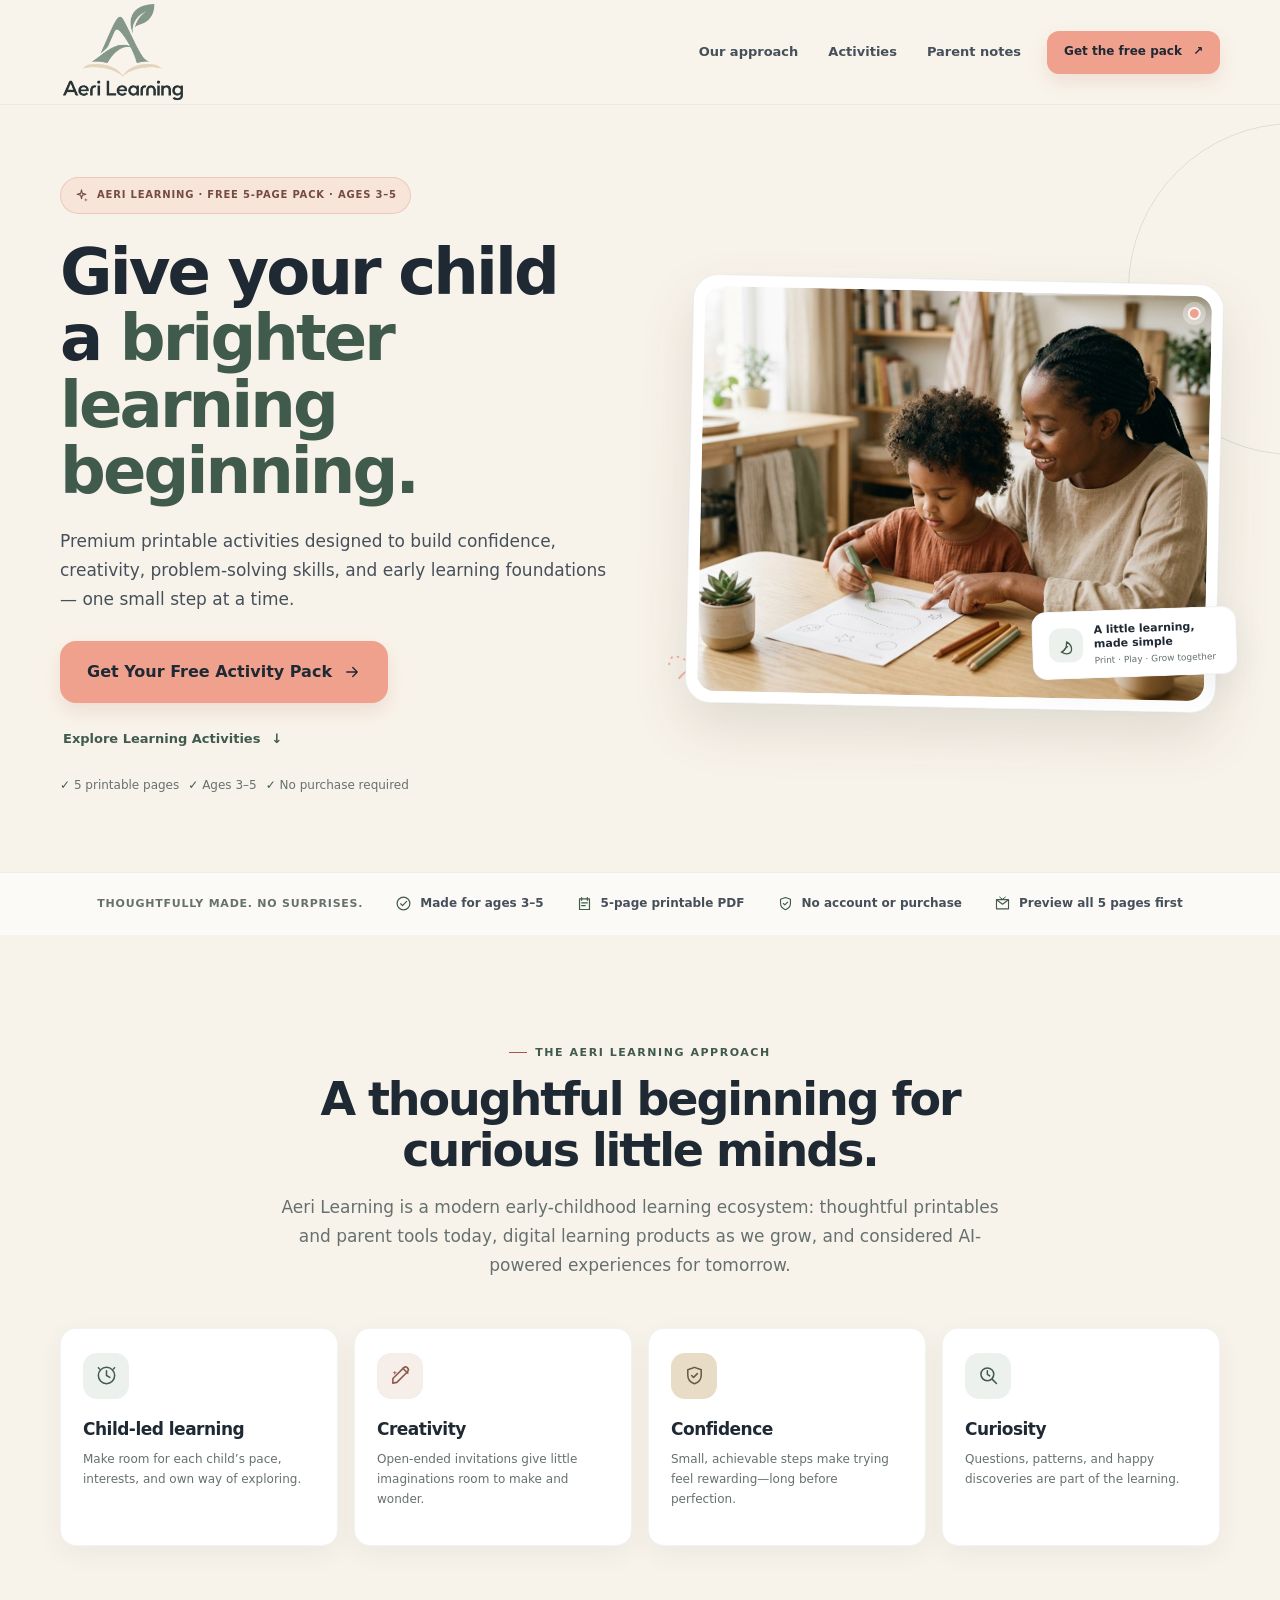
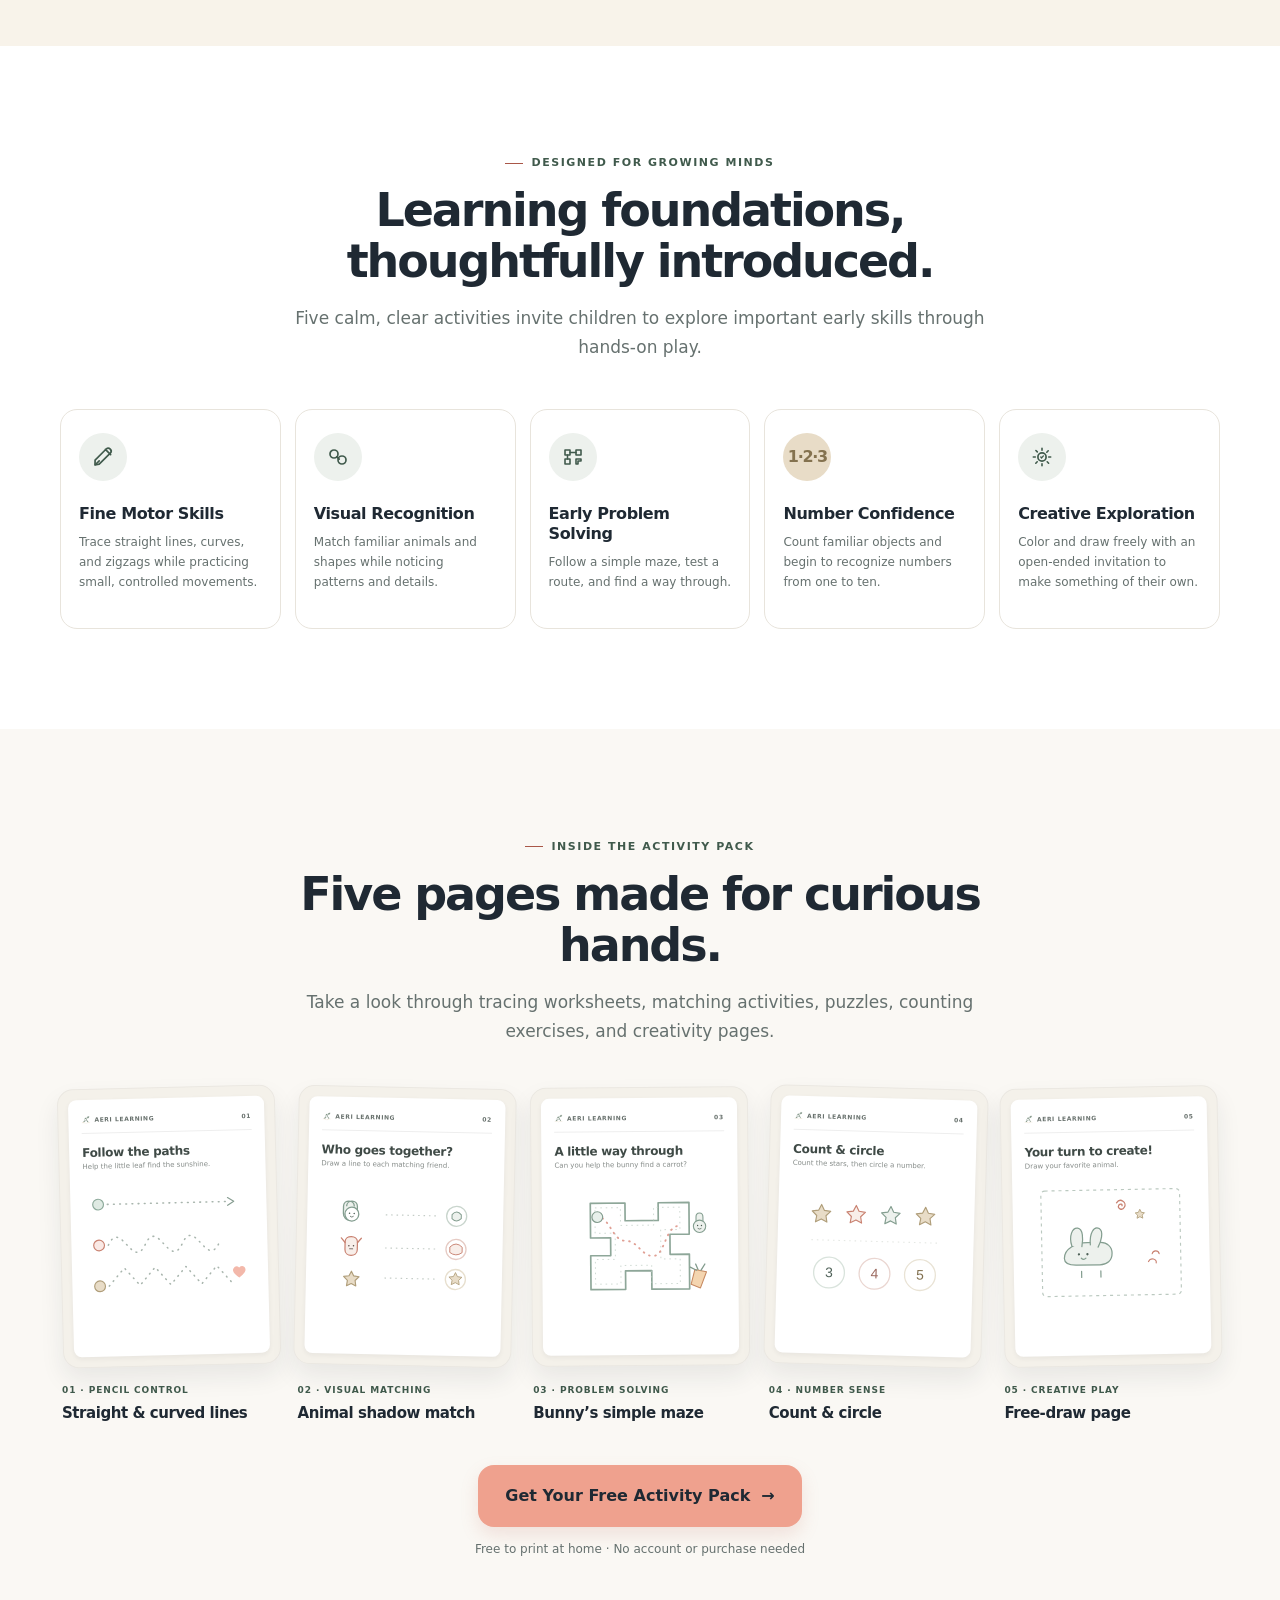
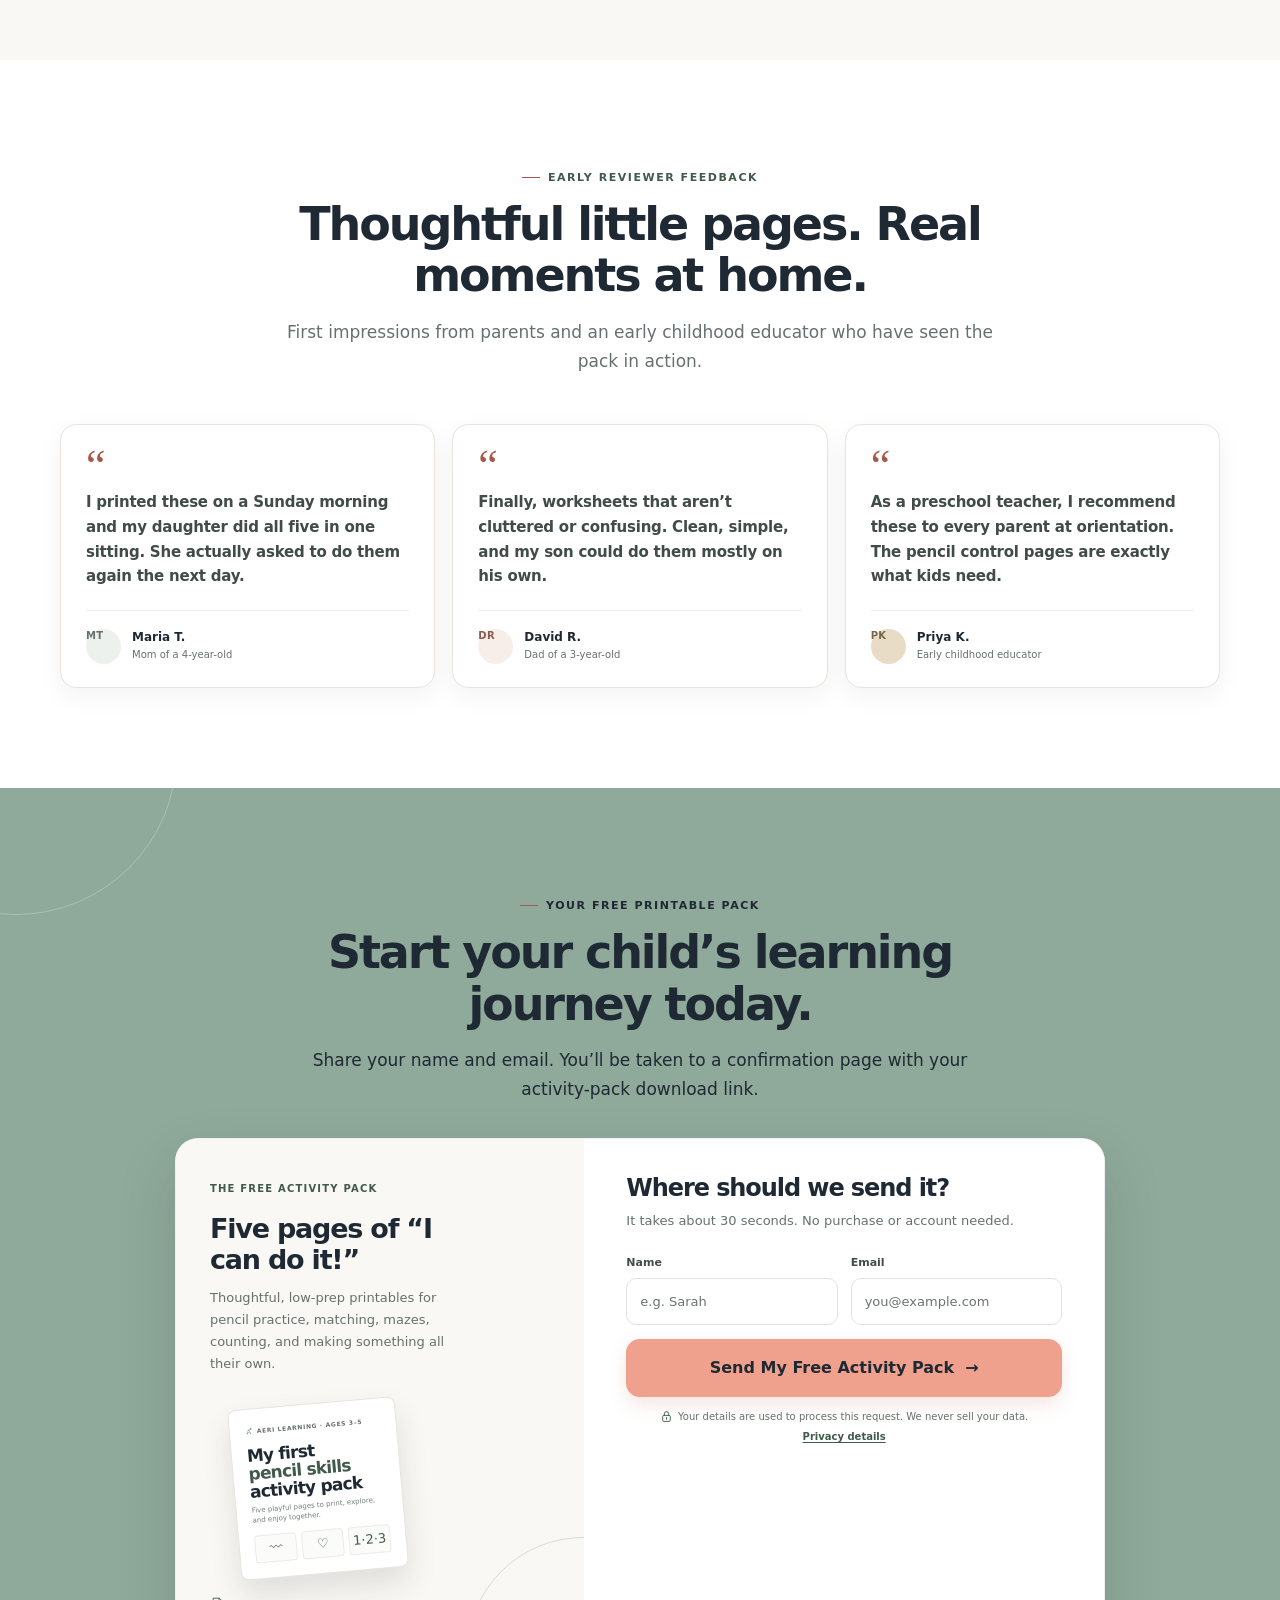
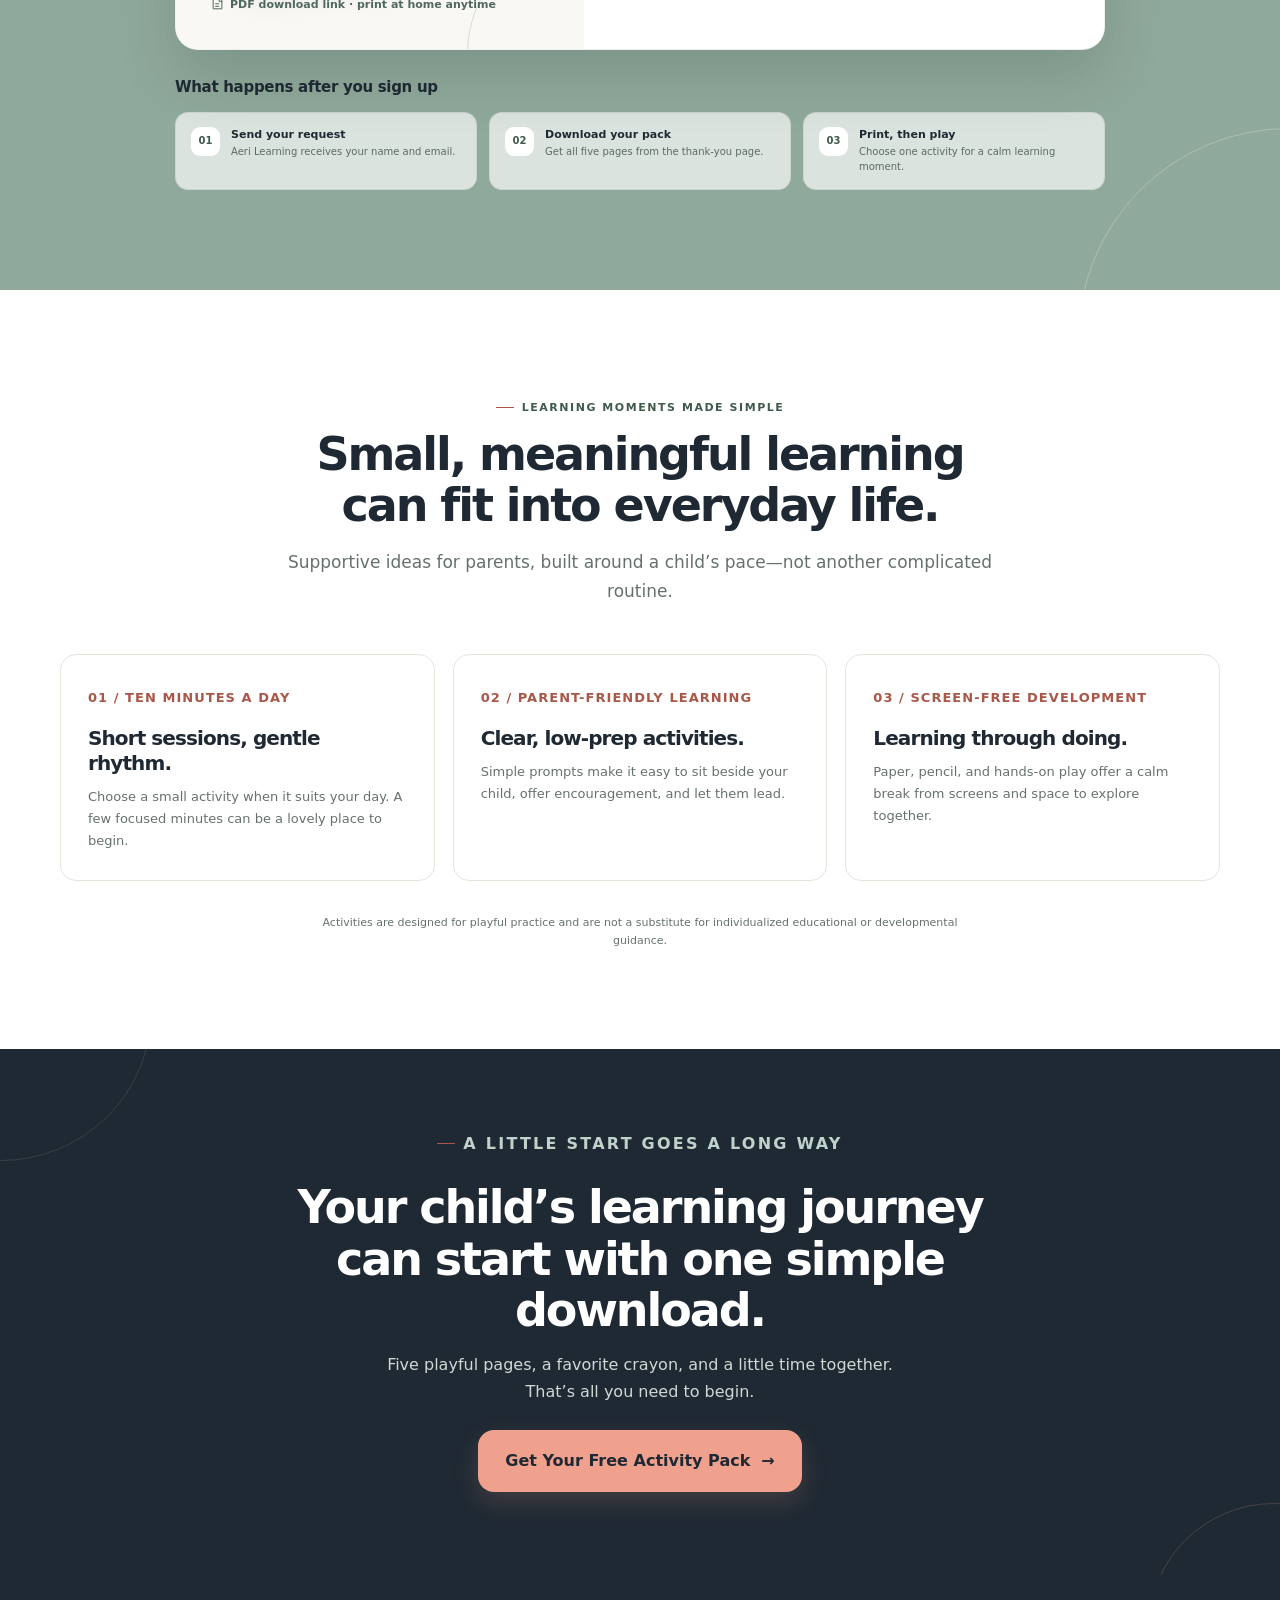
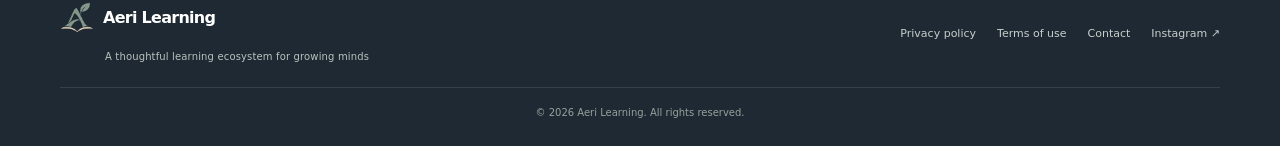
==== index.html @ bd675cab "Files Upload" ====
<!doctype html>
<html lang="en">
<head>
  <meta charset="utf-8">
  <meta name="viewport" content="width=device-width, initial-scale=1">
  <meta name="theme-color" content="#F8F3EA">
  <meta name="description" content="Aeri Learning creates thoughtful preschool printables and parent-friendly learning tools. Get a free five-page activity pack for curious minds ages 3–5.">
  <meta property="og:title" content="Aeri Learning | Thoughtful Preschool Learning Activities">
  <meta property="og:description" content="Premium printable activities to build confidence, creativity, problem-solving, and early learning foundations—one small step at a time.">
  <meta property="og:type" content="website">
  <link rel="icon" type="image/png" href="assets/icons/aeri-learning-mark.png">
  <link rel="stylesheet" href="css/style.css">
  <script src="js/script.js" defer></script>
  <title>Aeri Learning | Thoughtful Preschool Learning Activities</title>
</head>
<body>
  <header class="site-header">
    <div class="container nav-wrap">
      <a class="brand" href="#top" aria-label="Aeri Learning, home">
        <img class="brand-logo-full" src="assets/images/aeri-learning-logo.png" alt="Aeri Learning" loading="eager" fetchpriority="high" width="900" height="727">
        <span class="brand-mobile-lockup"><img class="brand-mark" src="assets/icons/aeri-learning-mark.png" alt="" width="420" height="385" loading="eager"><span class="brand-wordmark">Aeri Learning</span></span>
      </a>
      <nav class="nav-links" aria-label="Main navigation">
        <a href="#approach">Our approach</a>
        <a href="#inside">Activities</a>
        <a href="#social-proof">Parent notes</a>
      </nav>
      <a class="button button--nav" href="#get-the-pack">Get the free pack <span aria-hidden="true">↗</span></a>
    </div>
  </header>

  <main id="top">
    <section class="hero" aria-labelledby="hero-title">
      <div class="container hero-grid">
        <div class="hero-copy">
          <p class="hero-badge">
            <svg viewBox="0 0 24 24" fill="none" aria-hidden="true"><path d="m12 3 1.4 5.6L19 10l-5.6 1.4L12 17l-1.4-5.6L5 10l5.6-1.4L12 3Z" stroke="currentColor" stroke-width="1.7" stroke-linejoin="round"/><path d="m19 16 .7 2.3L22 19l-2.3.7L19 22l-.7-2.3L16 19l2.3-.7L19 16Z" fill="currentColor"/></svg>
            Aeri Learning · Free 5-page pack · Ages 3–5
          </p>
          <h1 id="hero-title">Give your child a <span class="headline-accent">brighter learning beginning.</span></h1>
          <p class="hero-lede">Premium printable activities designed to build confidence, creativity, problem-solving skills, and early learning foundations — one small step at a time.</p>
          <div class="hero-actions">
            <a class="button button--large" href="#get-the-pack">
              Get Your Free Activity Pack
              <svg viewBox="0 0 24 24" fill="none" aria-hidden="true"><path d="M5 12h14m-6-6 6 6-6 6" stroke="currentColor" stroke-width="1.8" stroke-linecap="round" stroke-linejoin="round"/></svg>
            </a>
            <a class="button button--quiet" href="#inside">Explore Learning Activities <span aria-hidden="true">↓</span></a>
          </div>
          <p class="hero-note"><span><b class="check">✓</b> 5 printable pages</span><span><b class="check">✓</b> Ages 3–5</span><span><b class="check">✓</b> No purchase required</span></p>
        </div>
        <div class="hero-visual">
          <svg class="hero-scribble" viewBox="0 0 80 80" fill="none" aria-hidden="true"><path d="M8 41c11-26 29 28 43 0s20-18 23-5" stroke="currentColor" stroke-width="2.3" stroke-linecap="round" stroke-dasharray="1 7"/><path d="M15 60c11-8 19-7 29-2" stroke="currentColor" stroke-width="2.3" stroke-linecap="round"/></svg>
          <div class="hero-photo-frame">
            <img class="hero-photo" src="assets/images/aeri-learning-family.jpg" alt="A parent and preschooler sharing a calm worksheet activity at a sunlit kitchen table" width="1200" height="896" loading="eager" fetchpriority="high" decoding="async">
          </div>
          <div class="photo-caption">
            <span class="caption-icon"><svg viewBox="0 0 24 24" fill="none" aria-hidden="true"><path d="M5 19.5c4.3-1.1 7.2-5.5 7.2-12.5 3.7 2.3 6 5.6 6 9.1 0 3.6-2.5 5.9-6 5.9-2.6 0-4.7-.9-7.2-2.5Z" stroke="currentColor" stroke-width="1.6" stroke-linejoin="round"/><path d="M7 19c1.6-2.4 3.5-4.3 6.3-6.1" stroke="currentColor" stroke-width="1.6" stroke-linecap="round"/></svg></span>
            <span><strong>A little learning, made simple</strong><small>Print · Play · Grow together</small></span>
          </div>
        </div>
      </div>
    </section>

    <div class="trust-strip" aria-label="Activity pack details">
      <div class="container trust-inner">
        <span class="trust-intro">Thoughtfully made. No surprises.</span>
        <span class="trust-item"><svg viewBox="0 0 24 24" fill="none" aria-hidden="true"><circle cx="12" cy="12" r="9" stroke="currentColor" stroke-width="1.7"/><path d="M8 12.4 10.7 15 16.4 9" stroke="currentColor" stroke-width="1.7" stroke-linecap="round" stroke-linejoin="round"/></svg>Made for ages 3–5</span>
        <span class="trust-item"><svg viewBox="0 0 24 24" fill="none" aria-hidden="true"><path d="M5 5.5h14v15H5z" stroke="currentColor" stroke-width="1.7" stroke-linejoin="round"/><path d="M8 3.5v4m8-4v4M8 11h8m-8 4h5" stroke="currentColor" stroke-width="1.7" stroke-linecap="round"/></svg>5-page printable PDF</span>
        <span class="trust-item"><svg viewBox="0 0 24 24" fill="none" aria-hidden="true"><path d="M12 3.5 19 6v5.7c0 4.6-3 7.6-7 9-4-1.4-7-4.4-7-9V6l7-2.5Z" stroke="currentColor" stroke-width="1.6" stroke-linejoin="round"/><path d="m9 12 2 2 4-4" stroke="currentColor" stroke-width="1.6" stroke-linecap="round" stroke-linejoin="round"/></svg>No account or purchase</span>
        <span class="trust-item"><svg viewBox="0 0 24 24" fill="none" aria-hidden="true"><path d="M3.5 6.5h17v13h-17z" stroke="currentColor" stroke-width="1.6" stroke-linejoin="round"/><path d="m4 7 8 6 8-6" stroke="currentColor" stroke-width="1.6" stroke-linejoin="round"/><path d="m8 3 4 3 4-3" stroke="currentColor" stroke-width="1.4" stroke-linecap="round" stroke-linejoin="round"/></svg>Preview all 5 pages first</span>
      </div>
    </div>

    <section class="section approach" id="approach" aria-labelledby="approach-title">
      <div class="container">
        <div class="section-heading reveal">
          <p class="eyebrow">The Aeri Learning Approach</p>
          <h2 id="approach-title">A thoughtful beginning for curious little minds.</h2>
          <p>Aeri Learning is a modern early-childhood learning ecosystem: thoughtful printables and parent tools today, digital learning products as we grow, and considered AI-powered experiences for tomorrow.</p>
        </div>
        <div class="approach-grid">
          <article class="approach-card reveal">
            <span class="icon-box"><svg viewBox="0 0 24 24" fill="none" aria-hidden="true"><circle cx="12" cy="12" r="8.5" stroke="currentColor" stroke-width="1.6"/><path d="M12 7v5l3.5 2" stroke="currentColor" stroke-width="1.6" stroke-linecap="round"/><path d="M4.7 5.2 3.5 3.8m15.8 1.4 1.2-1.4" stroke="currentColor" stroke-width="1.5" stroke-linecap="round"/></svg></span>
            <h3>Child-led learning</h3>
            <p>Make room for each child’s pace, interests, and own way of exploring.</p>
          </article>
          <article class="approach-card reveal delay-1">
            <span class="icon-box"><svg viewBox="0 0 24 24" fill="none" aria-hidden="true"><path d="m14.4 4.4 5.2 5.2M4 20l4.2-.8L19.3 8.1a2.9 2.9 0 0 0-4.1-4.1L4.1 15.1 4 20Z" stroke="currentColor" stroke-width="1.7" stroke-linecap="round" stroke-linejoin="round"/><path d="m6 7 .7 1.7L8.5 9l-1.8.6L6 11.5l-.6-1.9L3.5 9l1.9-.3L6 7Z" fill="currentColor"/></svg></span>
            <h3>Creativity</h3>
            <p>Open-ended invitations give little imaginations room to make and wonder.</p>
          </article>
          <article class="approach-card reveal delay-2">
            <span class="icon-box"><svg viewBox="0 0 24 24" fill="none" aria-hidden="true"><path d="M12 3.5 19 6v5.7c0 4.6-3 7.6-7 9-4-1.4-7-4.4-7-9V6l7-2.5Z" stroke="currentColor" stroke-width="1.6" stroke-linejoin="round"/><path d="m9 12 2 2 4-4" stroke="currentColor" stroke-width="1.6" stroke-linecap="round" stroke-linejoin="round"/></svg></span>
            <h3>Confidence</h3>
            <p>Small, achievable steps make trying feel rewarding—long before perfection.</p>
          </article>
          <article class="approach-card reveal delay-1">
            <span class="icon-box"><svg viewBox="0 0 24 24" fill="none" aria-hidden="true"><circle cx="10.8" cy="10.8" r="6.7" stroke="currentColor" stroke-width="1.6"/><path d="m16 16 4.3 4.3M10.8 7v3.8l2.5 1.6" stroke="currentColor" stroke-width="1.6" stroke-linecap="round" stroke-linejoin="round"/></svg></span>
            <h3>Curiosity</h3>
            <p>Questions, patterns, and happy discoveries are part of the learning.</p>
          </article>
        </div>
      </div>
    </section>

    <section class="section included" id="inside" aria-labelledby="included-title">
      <div class="container">
        <div class="section-heading reveal">
          <p class="eyebrow">Designed for Growing Minds</p>
          <h2 id="included-title">Learning foundations, thoughtfully introduced.</h2>
          <p>Five calm, clear activities invite children to explore important early skills through hands-on play.</p>
        </div>
        <div class="feature-grid">
          <article class="feature-card reveal">
            <span class="feature-icon"><svg viewBox="0 0 24 24" fill="none" aria-hidden="true"><path d="m14.4 4.4 5.2 5.2M4 20l4.2-.8L19.3 8.1a2.9 2.9 0 0 0-4.1-4.1L4.1 15.1 4 20Z" stroke="currentColor" stroke-width="1.7" stroke-linecap="round" stroke-linejoin="round"/><path d="m4.5 19.5 3.7-3.7" stroke="currentColor" stroke-width="1.7" stroke-linecap="round"/></svg></span>
            <h3>Fine Motor Skills</h3><p>Trace straight lines, curves, and zigzags while practicing small, controlled movements.</p>
          </article>
          <article class="feature-card reveal delay-1">
            <span class="feature-icon"><svg viewBox="0 0 24 24" fill="none" aria-hidden="true"><circle cx="8" cy="9" r="4" stroke="currentColor" stroke-width="1.7"/><circle cx="16" cy="15" r="4" stroke="currentColor" stroke-width="1.7"/><path d="m10.8 11.8 2.4 2.4" stroke="currentColor" stroke-width="1.7" stroke-linecap="round"/></svg></span>
            <h3>Visual Recognition</h3><p>Match familiar animals and shapes while noticing patterns and details.</p>
          </article>
          <article class="feature-card reveal delay-2">
            <span class="feature-icon"><svg viewBox="0 0 24 24" fill="none" aria-hidden="true"><path d="M4 5h5v5H4zm11 0h5v5h-5zM4 14h5v5H4zm11 5h2v-3h3v-2h-5v5Z" stroke="currentColor" stroke-width="1.6" stroke-linejoin="round"/><path d="M9 7.5h6M6.5 10v4" stroke="currentColor" stroke-width="1.5" stroke-linecap="round"/></svg></span>
            <h3>Early Problem Solving</h3><p>Follow a simple maze, test a route, and find a way through.</p>
          </article>
          <article class="feature-card reveal delay-1">
            <span class="feature-icon feature-icon--number" aria-hidden="true">1·2·3</span>
            <h3>Number Confidence</h3><p>Count familiar objects and begin to recognize numbers from one to ten.</p>
          </article>
          <article class="feature-card reveal delay-2">
            <span class="feature-icon"><svg viewBox="0 0 24 24" fill="none" aria-hidden="true"><path d="M12 3.3v2m0 13.4v2m8.7-8.7h-2M5.3 12h-2m14.9-6.2-1.4 1.4M7.2 16.8l-1.4 1.4m12.8 0-1.4-1.4m-9.9-9.9L5.9 5.5" stroke="currentColor" stroke-width="1.6" stroke-linecap="round"/><circle cx="12" cy="12" r="4.1" stroke="currentColor" stroke-width="1.7"/><path d="m10.8 12.1.8.8 1.8-2" stroke="currentColor" stroke-width="1.4" stroke-linecap="round" stroke-linejoin="round"/></svg></span>
            <h3>Creative Exploration</h3><p>Color and draw freely with an open-ended invitation to make something of their own.</p>
          </article>
        </div>
      </div>
    </section>

    <section class="section gallery" id="preview" aria-labelledby="gallery-title">
      <div class="container">
        <div class="section-heading reveal">
          <p class="eyebrow">Inside the Activity Pack</p>
          <h2 id="gallery-title">Five pages made for curious hands.</h2>
          <p>Take a look through tracing worksheets, matching activities, puzzles, counting exercises, and creativity pages.</p>
        </div>
        <div class="worksheet-grid" aria-label="Preview of five worksheet pages">
          <article class="worksheet-card reveal">
            <div class="worksheet-frame"><div class="worksheet-paper">
              <div class="paper-meta"><span class="paper-brand"><img src="assets/icons/aeri-learning-mark.png" alt="" width="420" height="385" loading="lazy">Aeri Learning</span><span>01</span></div>
              <h3 class="paper-title">Follow the paths</h3><p class="paper-prompt">Help the little leaf find the sunshine.</p>
              <svg class="paper-art" viewBox="0 0 220 170" fill="none" aria-label="Dotted straight, curved, and zigzag tracing paths">
                <circle cx="19" cy="31" r="7" fill="#dfeae3" stroke="#8ca99a" stroke-width="1.5"/><path d="M31 31h157" stroke="#a8b5ad" stroke-width="2" stroke-linecap="round" stroke-dasharray="1 7"/><path d="m187 26 8 5-8 5" stroke="#879d91" stroke-width="1.5" stroke-linecap="round" stroke-linejoin="round"/>
                <circle cx="19" cy="84" r="7" fill="#fae9e5" stroke="#C98271" stroke-width="1.5"/><path d="M31 84c17-35 31 35 48 0s31 35 48 0 31 35 48 0" stroke="#a8b5ad" stroke-width="2" stroke-linecap="round" stroke-dasharray="1 7"/>
                <circle cx="19" cy="137" r="7" fill="#E8DCC7" stroke="#b09e7a" stroke-width="1.5"/><path d="m31 137 20-23 20 23 20-23 20 23 20-23 20 23 20-23 20 23" stroke="#a8b5ad" stroke-width="2" stroke-linecap="round" stroke-linejoin="round" stroke-dasharray="1 7"/>
                <path d="M192 119c2-4 5-5 8-2 3-3 7-2 8 2 1 4-4 8-8 11-4-3-9-7-8-11Z" fill="#EFA18E" opacity=".75"/>
              </svg>
            </div></div>
            <div class="paper-caption"><span>01 · Pencil control</span><h3>Straight & curved lines</h3></div>
          </article>
          <article class="worksheet-card reveal delay-1">
            <div class="worksheet-frame"><div class="worksheet-paper">
              <div class="paper-meta"><span class="paper-brand"><img src="assets/icons/aeri-learning-mark.png" alt="" width="420" height="385" loading="lazy">Aeri Learning</span><span>02</span></div>
              <h3 class="paper-title">Who goes together?</h3><p class="paper-prompt">Draw a line to each matching friend.</p>
              <svg class="paper-art" viewBox="0 0 220 170" fill="none" aria-label="Animal faces and matching simple shapes">
                <path d="M34 37c0-9 14-9 14 0v9c0 12-18 12-18 0v-9c0-9 14-9 14 0" fill="#EDF1ED" stroke="#849e90" stroke-width="1.7" stroke-linejoin="round"/><circle cx="41" cy="47" r="9" fill="#fff" stroke="#849e90" stroke-width="1.7"/><circle cx="38" cy="46" r="1" fill="#4b5d53"/><circle cx="44" cy="46" r="1" fill="#4b5d53"/><path d="M39 50q2 2 4 0" stroke="#4b5d53" stroke-width="1" stroke-linecap="round"/>
                <path d="M33 83c0-9 16-9 16 0v10c0 10-16 10-16 0V83Z" fill="#F8EEE9" stroke="#C98271" stroke-width="1.6"/><path d="M33 84 28 78m21 6 5-6" stroke="#C98271" stroke-width="1.6" stroke-linecap="round"/><circle cx="38" cy="88" r="1" fill="#594c47"/><circle cx="44" cy="88" r="1" fill="#594c47"/><path d="M39 92h4" stroke="#594c47" stroke-width="1" stroke-linecap="round"/>
                <path d="m39 127 3-6 3 6 7 1-5 5 1 7-6-3-6 3 1-7-5-5 7-1Z" fill="#E8DCC7" stroke="#b09e7a" stroke-width="1.5" stroke-linejoin="round"/>
                <path d="M85 47h69m-69 43h69m-69 39h69" stroke="#c3ccc6" stroke-width="1.5" stroke-dasharray="2 5"/>
                <circle cx="177" cy="47" r="13" fill="#fff" stroke="#c9d5cd" stroke-width="1.7"/><path d="M171 45q6-7 12 0v5q-6 6-12 0v-5Z" fill="#EDF1ED" stroke="#849e90" stroke-width="1.3"/>
                <circle cx="177" cy="90" r="13" fill="#fff" stroke="#e6cbc4" stroke-width="1.7"/><path d="M169 87q8-8 16 0v7q-8 6-16 0v-7Z" fill="#F8EEE9" stroke="#C98271" stroke-width="1.2"/>
                <circle cx="177" cy="129" r="13" fill="#fff" stroke="#e7dfce" stroke-width="1.7"/><path d="m177 120 2.6 5.2 5.8.8-4.2 4 .9 5.8-5.1-2.7-5.2 2.7 1-5.8-4.2-4 5.8-.8 2.6-5.2Z" fill="#E8DCC7" stroke="#b09e7a" stroke-width="1.1"/>
              </svg>
            </div></div>
            <div class="paper-caption"><span>02 · Visual matching</span><h3>Animal shadow match</h3></div>
          </article>
          <article class="worksheet-card reveal delay-2">
            <div class="worksheet-frame"><div class="worksheet-paper">
              <div class="paper-meta"><span class="paper-brand"><img src="assets/icons/aeri-learning-mark.png" alt="" width="420" height="385" loading="lazy">Aeri Learning</span><span>03</span></div>
              <h3 class="paper-title">A little way through</h3><p class="paper-prompt">Can you help the bunny find a carrot?</p>
              <svg class="paper-art" viewBox="0 0 220 170" fill="none" aria-label="Simple maze from a bunny to a carrot">
                <path d="M46 31h45v23h43V31h40v41h-25v26h25v45h-49v-24H91v24H46v-44h26V76H46V31Z" stroke="#8ea799" stroke-width="2.2" stroke-linejoin="round"/>
                <path d="M52 37h33v23h43V37h34v29h-25v38h25v32h-37v-24H85v24H52v-32h26V70H52V37Z" stroke="#c3d1c8" stroke-width="1" stroke-dasharray="2 5"/>
                <path d="M54 48c17 0 20 32 37 32s20 20 36 20 15-39 35-39" stroke="#e0a095" stroke-width="2.4" stroke-linecap="round" stroke-dasharray="1 7"/>
                <circle cx="55" cy="49" r="7" fill="#e8f0eb" stroke="#829b8d" stroke-width="1.5"/>
                <path d="M183 50c0-7 9-7 9 0v8c0 7-9 7-9 0v-8Z" fill="#EDF1ED" stroke="#849e90" stroke-width="1.4"/><circle cx="187.5" cy="62" r="8" fill="#EDF1ED" stroke="#849e90" stroke-width="1.4"/><circle cx="185" cy="61" r=".9" fill="#4b5d53"/><circle cx="190" cy="61" r=".9" fill="#4b5d53"/><path d="M185.5 65q2 1.5 4 0" stroke="#4b5d53" stroke-width=".9" stroke-linecap="round"/>
                <path d="m181 118 15 3-8 21-12-5 5-19Z" fill="#f4d5b0" stroke="#c78a61" stroke-width="1.4" stroke-linejoin="round"/><path d="m185 118-3-7m7 8 5-8m-11 8-8-4" stroke="#829b8d" stroke-width="1.7" stroke-linecap="round"/>
              </svg>
            </div></div>
            <div class="paper-caption"><span>03 · Problem solving</span><h3>Bunny’s simple maze</h3></div>
          </article>
          <article class="worksheet-card reveal delay-1">
            <div class="worksheet-frame"><div class="worksheet-paper">
              <div class="paper-meta"><span class="paper-brand"><img src="assets/icons/aeri-learning-mark.png" alt="" width="420" height="385" loading="lazy">Aeri Learning</span><span>04</span></div>
              <h3 class="paper-title">Count & circle</h3><p class="paper-prompt">Count the stars, then circle a number.</p>
              <svg class="paper-art" viewBox="0 0 220 170" fill="none" aria-label="A group of stars and three number choices">
                <path d="m39 35 3.7 7.5 8.3 1.2-6 5.8 1.4 8.2-7.4-3.9-7.4 3.9 1.4-8.2-6-5.8 8.3-1.2 3.7-7.5Z" fill="#E8DCC7" stroke="#b09e7a" stroke-width="1.5" stroke-linejoin="round"/>
                <path d="m84 35 3.7 7.5 8.3 1.2-6 5.8 1.4 8.2-7.4-3.9-7.4 3.9 1.4-8.2-6-5.8 8.3-1.2 3.7-7.5Z" fill="#F8EEE9" stroke="#C98271" stroke-width="1.5" stroke-linejoin="round"/>
                <path d="m129 35 3.7 7.5 8.3 1.2-6 5.8 1.4 8.2-7.4-3.9-7.4 3.9 1.4-8.2-6-5.8 8.3-1.2 3.7-7.5Z" fill="#EDF1ED" stroke="#849e90" stroke-width="1.5" stroke-linejoin="round"/>
                <path d="m174 35 3.7 7.5 8.3 1.2-6 5.8 1.4 8.2-7.4-3.9-7.4 3.9 1.4-8.2-6-5.8 8.3-1.2 3.7-7.5Z" fill="#E8DCC7" stroke="#b09e7a" stroke-width="1.5" stroke-linejoin="round"/>
                <path d="M27 81h166" stroke="#e5e8e4" stroke-width="1.4" stroke-dasharray="2 5"/>
                <circle cx="51" cy="123" r="20" fill="#fff" stroke="#d9e3dc" stroke-width="1.7"/><circle cx="110" cy="123" r="20" fill="#fff" stroke="#ead6d1" stroke-width="1.7"/><circle cx="169" cy="123" r="20" fill="#fff" stroke="#e9e3d5" stroke-width="1.7"/>
                <text x="51" y="129" text-anchor="middle" fill="#506259" font-size="18" font-family="sans-serif">3</text><text x="110" y="129" text-anchor="middle" fill="#9b695f" font-size="18" font-family="sans-serif">4</text><text x="169" y="129" text-anchor="middle" fill="#806f4e" font-size="18" font-family="sans-serif">5</text>
              </svg>
            </div></div>
            <div class="paper-caption"><span>04 · Number sense</span><h3>Count & circle</h3></div>
          </article>
          <article class="worksheet-card reveal delay-2">
            <div class="worksheet-frame"><div class="worksheet-paper">
              <div class="paper-meta"><span class="paper-brand"><img src="assets/icons/aeri-learning-mark.png" alt="" width="420" height="385" loading="lazy">Aeri Learning</span><span>05</span></div>
              <h3 class="paper-title">Your turn to create!</h3><p class="paper-prompt">Draw your favorite animal.</p>
              <svg class="paper-art" viewBox="0 0 220 170" fill="none" aria-label="Open drawing frame with a small playful animal sketch">
                <rect x="20" y="14" width="180" height="137" rx="5" stroke="#bbc9c0" stroke-width="1.5" stroke-dasharray="4 5"/>
                <path d="M49 102c0-13 15-20 30-20h17c9 0 15 6 15 14 0 10-7 15-16 15H65c-10 0-16-2-16-9Z" fill="#EDF1ED" stroke="#849e90" stroke-width="1.6"/>
                <path d="M59 86c-4-13 1-24 8-23 7 1 7 14 5 24m11-2c-1-15 5-25 12-21 6 4 2 17-2 24" fill="#EDF1ED" stroke="#849e90" stroke-width="1.6" stroke-linecap="round"/>
                <circle cx="68" cy="97" r="1.5" fill="#506259"/><circle cx="79" cy="97" r="1.5" fill="#506259"/><path d="M71 102q3 3 6 0m-6 25v-8m25 8v-8" stroke="#849e90" stroke-width="1.6" stroke-linecap="round"/>
                <path d="M118 31c5-7 14 0 10 6-3 5-10 1-7-3 2-2 5-1 4 1" stroke="#C98271" stroke-width="1.7" stroke-linecap="round"/>
                <path d="M158 108c3-6 11-3 10 2m-5-12c1-5 8-5 9 0" stroke="#C98271" stroke-width="1.5" stroke-linecap="round"/>
                <path d="m148 40 2 4 4 .6-3 3 .7 4-3.7-2-3.7 2 .7-4-3-3 4.1-.6 1.9-4Z" fill="#E8DCC7" stroke="#b09e7a" stroke-width="1.1"/>
              </svg>
            </div></div>
            <div class="paper-caption"><span>05 · Creative play</span><h3>Free-draw page</h3></div>
          </article>
        </div>
        <div class="gallery-cta reveal">
          <a class="button button--large" href="#get-the-pack">Get Your Free Activity Pack <span aria-hidden="true">→</span></a>
          <p>Free to print at home · No account or purchase needed</p>
        </div>
      </div>
    </section>

    <section class="section social-proof" id="social-proof" aria-labelledby="social-proof-title">
      <div class="container">
        <div class="section-heading reveal">
          <p class="eyebrow">Early reviewer feedback</p>
          <h2 id="social-proof-title">Thoughtful little pages. Real moments at home.</h2>
          <p>First impressions from parents and an early childhood educator who have seen the pack in action.</p>
        </div>
        <div class="testimonials-grid">
          <article class="testimonial-card reveal">
            <span class="quote-mark" aria-hidden="true">“</span>
            <blockquote>I printed these on a Sunday morning and my daughter did all five in one sitting. She actually asked to do them again the next day.</blockquote>
            <div class="reviewer"><span class="reviewer-initials" aria-hidden="true">MT</span><div><strong>Maria T.</strong><span>Mom of a 4-year-old</span></div></div>
          </article>
          <article class="testimonial-card reveal delay-1">
            <span class="quote-mark" aria-hidden="true">“</span>
            <blockquote>Finally, worksheets that aren’t cluttered or confusing. Clean, simple, and my son could do them mostly on his own.</blockquote>
            <div class="reviewer"><span class="reviewer-initials" aria-hidden="true">DR</span><div><strong>David R.</strong><span>Dad of a 3-year-old</span></div></div>
          </article>
          <article class="testimonial-card reveal delay-2">
            <span class="quote-mark" aria-hidden="true">“</span>
            <blockquote>As a preschool teacher, I recommend these to every parent at orientation. The pencil control pages are exactly what kids need.</blockquote>
            <div class="reviewer"><span class="reviewer-initials" aria-hidden="true">PK</span><div><strong>Priya K.</strong><span>Early childhood educator</span></div></div>
          </article>
        </div>
      </div>
    </section>

    <section class="section signup" id="get-the-pack" aria-labelledby="signup-title">
      <div class="container">
        <div class="section-heading reveal">
          <p class="eyebrow">Your free printable pack</p>
          <h2 id="signup-title">Start your child’s learning journey today.</h2>
          <p>Share your name and email. You’ll be taken to a confirmation page with your activity-pack download link.</p>
        </div>
        <div class="signup-card reveal">
          <aside class="pack-panel" aria-label="About the free activity pack">
            <div>
              <span class="pack-label">The free activity pack</span>
              <h3>Five pages of “I can do it!”</h3>
              <p>Thoughtful, low-prep printables for pencil practice, matching, mazes, counting, and making something all their own.</p>
              <div class="mini-pack" aria-hidden="true">
                <span class="mini-label"><img src="assets/icons/aeri-learning-mark.png" alt="" width="420" height="385" loading="lazy">Aeri Learning · ages 3–5</span>
                <strong>My first<br><em>pencil skills</em><br>activity pack</strong>
                <p>Five playful pages to print, explore, and enjoy together.</p>
                <div class="mini-art"><span>〰</span><span>♡</span><span>1·2·3</span></div>
              </div>
            </div>
            <div class="pack-bottom"><svg viewBox="0 0 24 24" fill="none" aria-hidden="true"><path d="M5 3.5h10l4 4v13H5z" stroke="currentColor" stroke-width="1.6" stroke-linejoin="round"/><path d="M14.5 3.5v5h4.5m-10 4h5m-5 4h5" stroke="currentColor" stroke-width="1.6" stroke-linecap="round"/></svg>PDF download link · print at home anytime</div>
          </aside>
          <div class="form-panel">
            <div class="form-intro"><h3>Where should we send it?</h3><p>It takes about 30 seconds. No purchase or account needed.</p></div>
            <form class="lead-form" id="lead-form" action="https://script.google.com/macros/s/AKfycbx5egZyFsGavRdD6m3KxmgsorFQdhVwZMsm-DgWamo9HBj6ygEacZAcU0QIX9Z5lm30xg/exec" method="POST">
              <input type="hidden" name="requestToken" id="request-token" value="">
              <div class="form-honeypot" aria-hidden="true">
                <label for="company-website">Leave this field blank</label>
                <input id="company-website" name="companyWebsite" type="text" tabindex="-1" autocomplete="off">
              </div>
              <div class="field">
                <label for="parent-name">Name</label>
                <input id="parent-name" name="name" type="text" placeholder="e.g. Sarah" autocomplete="name" minlength="2" required>
              </div>
              <div class="field">
                <label for="email">Email</label>
                <input id="email" name="email" type="email" placeholder="you@example.com" autocomplete="email" inputmode="email" required>
              </div>
              <div class="field--full">
                <button class="button button--wide" id="submit-button" type="submit" aria-live="polite"><span class="submit-label">Send My Free Activity Pack</span><span class="submit-arrow" aria-hidden="true">→</span></button>
              </div>
            </form>
            <p class="form-status" id="form-status" role="status" aria-live="polite" aria-atomic="true"></p>
            <iframe id="form-response-frame" name="aeri-apps-script-response" title="Form submission response" hidden></iframe>
            <p class="privacy-line"><svg class="privacy-lock" viewBox="0 0 24 24" fill="none" aria-hidden="true"><rect x="5" y="10" width="14" height="11" rx="2" stroke="currentColor" stroke-width="1.7"/><path d="M8 10V7a4 4 0 1 1 8 0v3m-4 4v3" stroke="currentColor" stroke-width="1.7" stroke-linecap="round"/></svg>Your details are used to process this request. We never sell your data. <a href="#privacy-dialog" data-dialog="privacy-dialog">Privacy details</a></p>
          </div>
        </div>
        <div class="delivery-expectation reveal" aria-labelledby="steps-title">
          <h3 class="steps-heading" id="steps-title">What happens after you sign up</h3>
          <ol class="delivery-steps">
            <li class="delivery-step"><span class="step-number" aria-hidden="true">01</span><div><strong>Send your request</strong><span>Aeri Learning receives your name and email.</span></div></li>
            <li class="delivery-step"><span class="step-number" aria-hidden="true">02</span><div><strong>Download your pack</strong><span>Get all five pages from the thank-you page.</span></div></li>
            <li class="delivery-step"><span class="step-number" aria-hidden="true">03</span><div><strong>Print, then play</strong><span>Choose one activity for a calm learning moment.</span></div></li>
          </ol>
        </div>
      </div>
    </section>

    <section class="section little-wins" aria-labelledby="wins-title">
      <div class="container">
        <div class="section-heading reveal">
          <p class="eyebrow">Learning moments made simple</p>
          <h2 id="wins-title">Small, meaningful learning can fit into everyday life.</h2>
          <p>Supportive ideas for parents, built around a child’s pace—not another complicated routine.</p>
        </div>
        <div class="wins-grid">
          <article class="win-card reveal"><span class="win-number">01 / TEN MINUTES A DAY</span><h3>Short sessions, gentle rhythm.</h3><p>Choose a small activity when it suits your day. A few focused minutes can be a lovely place to begin.</p></article>
          <article class="win-card reveal delay-1"><span class="win-number">02 / PARENT-FRIENDLY LEARNING</span><h3>Clear, low-prep activities.</h3><p>Simple prompts make it easy to sit beside your child, offer encouragement, and let them lead.</p></article>
          <article class="win-card reveal delay-2"><span class="win-number">03 / SCREEN-FREE DEVELOPMENT</span><h3>Learning through doing.</h3><p>Paper, pencil, and hands-on play offer a calm break from screens and space to explore together.</p></article>
        </div>
        <p class="honesty-note">Activities are designed for playful practice and are not a substitute for individualized educational or developmental guidance.</p>
      </div>
    </section>

    <section class="final-cta" aria-labelledby="final-title">
      <div class="container final-inner reveal">
        <p class="eyebrow">A little start goes a long way</p>
        <h2 id="final-title">Your child’s learning journey can start with one simple download.</h2>
        <p>Five playful pages, a favorite crayon, and a little time together. That’s all you need to begin.</p>
        <a class="button button--large" href="#get-the-pack">Get Your Free Activity Pack <span aria-hidden="true">→</span></a>
      </div>
    </section>
  </main>

  <footer class="site-footer">
    <div class="container">
      <div class="footer-main">
        <div>
          <a class="brand footer-brand" href="#top" aria-label="Aeri Learning, back to top">
            <span class="brand-mobile-lockup"><img class="brand-mark" src="assets/icons/aeri-learning-mark.png" alt="" width="420" height="385" loading="lazy"><span class="brand-wordmark">Aeri Learning</span></span>
          </a>
          <p class="footer-description">A thoughtful learning ecosystem for growing minds</p>
        </div>
        <nav class="footer-links" aria-label="Footer navigation">
          <a href="#privacy-dialog" data-dialog="privacy-dialog">Privacy policy</a>
          <a href="#terms-dialog" data-dialog="terms-dialog">Terms of use</a>
          <a href="#get-the-pack">Contact</a>
          <a href="https://www.instagram.com/" target="_blank" rel="noopener noreferrer">Instagram ↗</a>
        </nav>
      </div>
      <p class="copyright">© <span id="year">2025</span> Aeri Learning. All rights reserved.</p>
    </div>
  </footer>

  <aside class="sticky-cta" id="sticky-cta" aria-label="Get the free activity pack">
    <div class="sticky-copy"><strong>Thoughtful pages for curious minds.</strong><span>For curious learners ages 3–5</span></div>
    <a class="button" href="#get-the-pack">Get Your Free Pack <span aria-hidden="true">→</span></a>
  </aside>

  <dialog class="policy-dialog" id="privacy-dialog" aria-labelledby="privacy-title">
    <div class="dialog-inner">
      <div class="dialog-top"><h2 id="privacy-title">Privacy details</h2><button class="dialog-close" type="button" aria-label="Close privacy details"><svg viewBox="0 0 24 24" fill="none" aria-hidden="true"><path d="m6 6 12 12M18 6 6 18" stroke="currentColor" stroke-width="1.8" stroke-linecap="round"/></svg></button></div>
      <p>We collect a parent name and email address to process the requested activity-pack submission. The form is processed by a Google Apps Script web app and stored in the Aeri Learning spreadsheet connected to that script. We do not sell personal information. If we offer optional learning emails in the future, we will ask for separate permission and include an unsubscribe option.</p>
      <p class="dialog-notice"><strong>Before publishing:</strong> Add your organization’s legal name and contact details, email-service provider, retention practices, analytics/cookie details, and any required regional disclosures to this draft policy.</p>
    </div>
  </dialog>
  <dialog class="policy-dialog" id="terms-dialog" aria-labelledby="terms-title">
    <div class="dialog-inner">
      <div class="dialog-top"><h2 id="terms-title">Terms of use</h2><button class="dialog-close" type="button" aria-label="Close terms of use"><svg viewBox="0 0 24 24" fill="none" aria-hidden="true"><path d="m6 6 12 12M18 6 6 18" stroke="currentColor" stroke-width="1.8" stroke-linecap="round"/></svg></button></div>
      <p>The printable activity pack is offered for personal, non-commercial use. An adult should supervise children during activities and choose materials that are appropriate for their child. Please don’t resell or redistribute the files.</p>
      <p class="dialog-notice"><strong>Before publishing:</strong> Review these sample terms with your business requirements and add your legal business name, jurisdiction, contact details, and any applicable terms for future products.</p>
    </div>
  </dialog>

</body>
</html>
---- css/style.css ----
/* Design tokens */
:root {
  --ink: #1F2933;
  --ink-soft: #46505B;
  --muted: #66716F;
  --sage: #8FA99A;
  --sage-dark: #405A4C;
  --sage-pale: #EDF1ED;
  --cream: #F8F3EA;
  --beige: #E8DCC7;
  --warm-gray: #FAF8F4;
  --coral: #EFA18E;
  --coral-deep: #A95748;
  --white: #FFFFFF;
  --line: #E8E4DC;
  --shadow-soft: 0 12px 35px rgba(31, 41, 51, .07);
  --shadow-card: 0 8px 26px rgba(31, 41, 51, .055);
  --radius-lg: 24px;
  --radius-md: 16px;
  --radius-sm: 12px;
  --font-head: Manrope, "Nunito Sans", Inter, ui-sans-serif, system-ui, -apple-system, BlinkMacSystemFont, "Segoe UI", sans-serif;
  --font-body: Inter, "Nunito Sans", ui-sans-serif, system-ui, -apple-system, BlinkMacSystemFont, "Segoe UI", sans-serif;
}

/* Global styles */
* { box-sizing: border-box; }
html { scroll-behavior: smooth; scroll-padding-top: 112px; }
body {
  margin: 0;
  color: var(--ink);
  background: var(--white);
  font-family: var(--font-body);
  font-size: 16px;
  line-height: 1.65;
  -webkit-font-smoothing: antialiased;
  text-rendering: optimizeLegibility;
}
img, svg { display: block; max-width: 100%; }
img { height: auto; }
a { color: inherit; }
button, input, select { font: inherit; }
button, a { -webkit-tap-highlight-color: transparent; }
:focus-visible { outline: 3px solid #405A4C; outline-offset: 3px; }
.container { width: min(1160px, calc(100% - 48px)); margin-inline: auto; }
.section { padding: 100px 0; }
/* Typography */
.section-heading { max-width: 720px; margin: 0 auto 48px; text-align: center; }
.eyebrow {
  display: inline-flex; align-items: center; gap: 8px;
  margin: 0 0 15px; color: var(--sage-dark); font-size: 11px;
  font-weight: 800; letter-spacing: .14em; line-height: 1.2; text-transform: uppercase;
}
.eyebrow::before { content: ""; display: inline-block; width: 18px; height: 1px; background: var(--coral-deep); }
h1, h2, h3, p { margin-top: 0; }
h1, h2, h3 { font-family: var(--font-head); letter-spacing: -.045em; }
h1 { margin-bottom: 22px; font-size: clamp(42px, 5.2vw, 64px); line-height: 1.04; font-weight: 750; }
h2 { margin-bottom: 16px; font-size: clamp(34px, 4vw, 46px); line-height: 1.12; font-weight: 740; }
.section-heading > p:last-child { margin: 0; color: var(--muted); font-size: 17px; line-height: 1.7; }

/* Header and navigation */
.site-header {
  position: sticky; z-index: 20; top: 0; background: rgba(248, 243, 234, .92);
  border-bottom: 1px solid rgba(31, 41, 51, .06); backdrop-filter: blur(16px);
}
.nav-wrap { min-height: 104px; display: flex; align-items: center; justify-content: space-between; gap: 26px; }
.brand { display: inline-flex; align-items: center; gap: 10px; text-decoration: none; min-width: max-content; }
.brand-logo-full { display: block; width: 126px; height: auto; flex: 0 0 auto; }
.brand-mobile-lockup { display: none; align-items: center; gap: 9px; }
.brand-mark { width: 38px; height: auto; flex: 0 0 auto; }
.brand-wordmark { color: var(--ink); font-family: var(--font-head); font-size: 17px; font-weight: 800; letter-spacing: -.045em; white-space: nowrap; }
.nav-links { display: flex; align-items: center; gap: 30px; margin-left: auto; }
.nav-links a { color: var(--ink-soft); font-size: 13px; font-weight: 650; text-decoration: none; transition: color .18s ease; }
.nav-links a:hover { color: var(--sage-dark); }

/* Buttons and CTAs */
.button {
  min-height: 54px; display: inline-flex; align-items: center; justify-content: center; gap: 11px;
  padding: 0 23px; border: 0; border-radius: 14px; background: var(--coral); color: var(--ink);
  box-shadow: 0 8px 18px rgba(201, 121, 103, .18); font-size: 15px; font-weight: 800;
  line-height: 1.15; text-align: center; text-decoration: none; cursor: pointer;
  transition: transform .18s ease, background .18s ease, box-shadow .18s ease;
}
.button:hover { background: #F2B09E; box-shadow: 0 11px 23px rgba(201, 121, 103, .29); transform: translateY(-2px); }
.button:active { transform: translateY(0); }
.button:disabled { cursor: wait; opacity: .82; transform: none; }
.button svg { width: 18px; height: 18px; flex: 0 0 auto; }
.button--nav { min-height: 43px; padding: 0 17px; border-radius: 12px; font-size: 12px; }
.button--large { min-height: 62px; padding: 0 27px; border-radius: 16px; font-size: 16px; }
.button--wide { width: 100%; min-height: 58px; font-size: 16px; }
.button--quiet { min-height: 42px; padding: 0 3px; background: transparent; color: var(--sage-dark); box-shadow: none; font-size: 13px; font-weight: 750; }
.button--quiet:hover { background: transparent; color: var(--ink); box-shadow: none; transform: translateX(2px); }

/* Hero */
.hero { position: relative; overflow: hidden; padding: 66px 0 55px; background: var(--cream); }
.hero::before {
  content: ""; position: absolute; width: 330px; height: 330px; right: -180px; top: 18px;
  border: 1px solid rgba(143, 169, 154, .28); border-radius: 50%; pointer-events: none;
}
.hero-grid { display: grid; grid-template-columns: 1.02fr .98fr; align-items: center; gap: clamp(44px, 6vw, 78px); }
.hero-copy { position: relative; z-index: 1; padding: 6px 0 10px; }
.hero-badge {
  display: inline-flex; align-items: center; gap: 8px; margin: 0 0 25px; padding: 9px 13px;
  border: 1px solid rgba(201, 121, 103, .28); border-radius: 999px; background: rgba(239, 161, 142, .17);
  color: #754B43; font-size: 10px; font-weight: 850; letter-spacing: .08em; text-transform: uppercase;
}
.hero-badge svg { width: 15px; height: 15px; }
.hero h1 { max-width: 650px; }
.hero h1 .headline-accent { color: var(--sage-dark); }
.hero-lede { max-width: 575px; margin: 0 0 27px; color: var(--ink-soft); font-size: 17px; line-height: 1.72; }
.hero-actions { display: flex; flex-wrap: wrap; align-items: center; gap: 15px 19px; }
.hero-note { display: block; margin-top: 16px; color: var(--muted); font-size: 12px; line-height: 1.55; }
.hero-note span { display: inline-block; margin-right: 9px; }
.hero-note .check { color: var(--sage-dark); font-weight: 900; }
.hero-visual { position: relative; max-width: 550px; justify-self: end; width: 100%; }
.hero-photo-frame { position: relative; padding: 11px; border: 1px solid rgba(31, 41, 51, .08); border-radius: 25px; background: #fff; box-shadow: 0 24px 54px rgba(69, 61, 47, .13); transform: rotate(1.2deg); }
.hero-photo-frame::before { content: ""; position: absolute; top: 22px; right: 22px; z-index: 1; width: 9px; height: 9px; border: 2px solid rgba(255,255,255,.9); border-radius: 50%; background: var(--coral); box-shadow: 0 0 0 5px rgba(255,255,255,.32); }
.hero-photo { width: 100%; aspect-ratio: 1.25; border-radius: 17px; object-fit: cover; object-position: 57% center; }
.photo-caption {
  position: absolute; z-index: 2; right: -17px; bottom: 31px; display: flex; align-items: center; gap: 11px;
  max-width: 205px; padding: 12px 16px; border: 1px solid rgba(31,41,51,.06); border-radius: 15px;
  background: var(--white); box-shadow: var(--shadow-soft); transform: rotate(-2deg);
}
.caption-icon { display: grid; width: 34px; height: 34px; place-items: center; flex: 0 0 auto; border-radius: 11px; background: var(--sage-pale); color: var(--sage-dark); }
.caption-icon svg { width: 19px; height: 19px; }
.photo-caption strong { display: block; color: var(--ink); font-size: 11px; line-height: 1.3; }
.photo-caption small { display: block; margin-top: 3px; color: var(--muted); font-size: 9px; line-height: 1.2; }
.hero-scribble { position: absolute; left: -28px; bottom: 19px; width: 68px; height: 68px; color: var(--coral); opacity: .8; transform: rotate(-16deg); }

/* Trust strip */
.trust-strip { padding: 21px 0; border-top: 1px solid rgba(31, 41, 51, .06); background: #FCFAF6; }
.trust-inner { display: flex; align-items: center; justify-content: center; flex-wrap: wrap; gap: 14px 32px; }
.trust-intro { color: var(--muted); font-size: 11px; font-weight: 750; letter-spacing: .07em; text-transform: uppercase; }
.trust-item { display: inline-flex; align-items: center; gap: 8px; color: var(--ink-soft); font-size: 12px; font-weight: 650; }
.trust-item svg { width: 17px; height: 17px; color: var(--sage-dark); }

/* The Aeri Learning approach */
.approach { background: var(--cream); }
.approach-grid { display: grid; grid-template-columns: repeat(4, 1fr); gap: 16px; }
.approach-card { min-height: 218px; padding: 24px 22px 22px; border: 1px solid rgba(31, 41, 51, .055); border-radius: var(--radius-md); background: #fff; box-shadow: var(--shadow-card); }
.icon-box { display: grid; width: 46px; height: 46px; place-items: center; margin-bottom: 20px; border-radius: 14px; background: var(--sage-pale); color: var(--sage-dark); }
.icon-box svg { width: 23px; height: 23px; }
.approach-card:nth-child(2) .icon-box { background: #F8EEE9; color: #8E5D51; }
.approach-card:nth-child(3) .icon-box { background: var(--beige); color: #655A46; }
.approach-card:nth-child(4) .icon-box { background: #EDF1ED; color: var(--sage-dark); }
.approach-card h3 { margin-bottom: 9px; font-size: 17px; line-height: 1.25; letter-spacing: -.03em; }
.approach-card p { margin: 0; color: var(--muted); font-size: 12px; line-height: 1.68; }

/* Growing minds / learning skills */
.included { background: var(--white); }
.feature-grid { display: grid; grid-template-columns: repeat(5, minmax(0, 1fr)); gap: 14px; }
.feature-card { min-height: 220px; padding: 23px 18px 20px; border: 1px solid var(--line); border-radius: 17px; background: #fff; transition: transform .2s ease, box-shadow .2s ease, border-color .2s ease; }
.feature-card:hover { border-color: rgba(201, 121, 103, .4); box-shadow: var(--shadow-soft); transform: translateY(-5px); }
.feature-icon { display: grid; width: 48px; height: 48px; place-items: center; margin-bottom: 23px; border-radius: 50%; background: var(--sage-pale); color: var(--sage-dark); transition: background .2s ease, color .2s ease; }
.feature-card:hover .feature-icon { background: #fae7e1; color: #8E5D51; }
.feature-icon svg { width: 24px; height: 24px; }
.feature-icon--number { font-family: var(--font-head); font-size: 16px; font-weight: 850; letter-spacing: -.08em; }
.feature-card:nth-child(4) .feature-icon { background: var(--beige); color: #84724f; }
.feature-card h3 { margin-bottom: 9px; font-size: 16px; line-height: 1.25; letter-spacing: -.025em; }
.feature-card p { margin: 0; color: var(--muted); font-size: 12px; line-height: 1.65; }

/* Activity pack previews */
.gallery { background: var(--warm-gray); }
.gallery .section-heading { margin-bottom: 42px; }
.worksheet-grid { display: grid; grid-template-columns: repeat(5, minmax(0, 1fr)); gap: 18px; align-items: start; }
.worksheet-card { min-width: 0; }
.worksheet-frame { padding: 10px; border: 1px solid #ebe8e2; border-radius: 16px; background: #f4f1ea; box-shadow: 0 12px 25px rgba(31, 41, 51, .08); transition: transform .25s ease, box-shadow .25s ease; }
.worksheet-card:nth-child(1) .worksheet-frame { transform: rotate(-1.4deg); }
.worksheet-card:nth-child(2) .worksheet-frame { transform: rotate(1.2deg); }
.worksheet-card:nth-child(3) .worksheet-frame { transform: rotate(-.5deg); }
.worksheet-card:nth-child(4) .worksheet-frame { transform: rotate(1.6deg); }
.worksheet-card:nth-child(5) .worksheet-frame { transform: rotate(-1.1deg); }
.worksheet-card:hover .worksheet-frame { z-index: 1; box-shadow: 0 19px 34px rgba(31, 41, 51, .13); transform: translateY(-5px) rotate(0deg); }
.worksheet-paper { aspect-ratio: .76; overflow: hidden; padding: 15px 13px; border-radius: 8px; background: #fff; box-shadow: 0 2px 5px rgba(31,41,51,.06); }
.paper-meta { display: flex; align-items: center; justify-content: space-between; padding-bottom: 8px; border-bottom: 1px solid #eee; color: #68716d; font-size: 6px; font-weight: 800; letter-spacing: .1em; text-transform: uppercase; }
.paper-brand { display: inline-flex; align-items: center; gap: 4px; }
.paper-brand img { width: 9px; max-width: none; height: auto; }
.paper-title { margin: 12px 0 3px; color: #3f4a46; font-family: var(--font-head); font-size: 12px; font-weight: 800; line-height: 1.2; letter-spacing: -.025em; }
.paper-prompt { margin: 0 0 8px; color: #858b88; font-size: 7px; line-height: 1.4; }
.paper-art { width: 100%; height: auto; }
.paper-caption { margin: 16px 2px 0; }
.paper-caption span { display: block; margin-bottom: 5px; color: var(--sage-dark); font-size: 9px; font-weight: 800; letter-spacing: .1em; text-transform: uppercase; }
.paper-caption h3 { margin: 0; font-size: 15px; line-height: 1.35; letter-spacing: -.03em; }
.gallery-cta { margin: 42px 0 0; text-align: center; }
.gallery-cta p { margin: 13px 0 0; color: var(--muted); font-size: 12px; }

/* Testimonials */
.social-proof { background: var(--white); }
.testimonials-grid { display: grid; grid-template-columns: repeat(3, minmax(0, 1fr)); gap: 17px; }
.testimonial-card { display: flex; flex-direction: column; min-height: 245px; padding: 26px 25px 23px; border: 1px solid var(--line); border-radius: var(--radius-md); background: #fff; box-shadow: var(--shadow-card); }
.quote-mark { margin: -5px 0 5px; color: var(--coral-deep); font-family: Georgia, serif; font-size: 44px; line-height: .9; }
.testimonial-card blockquote { flex: 1; margin: 0 0 21px; color: #414b48; font-family: var(--font-head); font-size: 15px; font-weight: 570; line-height: 1.65; letter-spacing: -.015em; }
.reviewer { display: flex; align-items: center; gap: 11px; padding-top: 15px; border-top: 1px solid #eef0ec; }
.reviewer-initials { display: grid; width: 35px; height: 35px; flex: 0 0 auto; place-items: center; border-radius: 50%; background: var(--sage-pale); color: var(--sage-dark); font-size: 10px; font-weight: 850; letter-spacing: .03em; }
.testimonial-card:nth-child(2) .reviewer-initials { background: #F8EEE9; color: #8E5D51; }
.testimonial-card:nth-child(3) .reviewer-initials { background: #E8DCC7; color: #786847; }
.reviewer strong { display: block; color: var(--ink); font-size: 12px; line-height: 1.35; }
.reviewer span { display: block; margin-top: 3px; color: var(--muted); font-size: 10px; line-height: 1.35; }

/* Form section */
.signup { position: relative; overflow: hidden; background: var(--sage); }
.signup::before, .signup::after { content: ""; position: absolute; border: 1px solid rgba(255,255,255,.25); border-radius: 50%; pointer-events: none; }
.signup::before { width: 320px; height: 320px; top: -195px; left: -145px; }
.signup::after { width: 420px; height: 420px; right: -220px; bottom: -260px; }
.signup .section-heading { position: relative; z-index: 1; margin-bottom: 34px; }
.signup .eyebrow { color: var(--ink); }
.signup .section-heading > p:last-child { color: var(--ink); }
.signup-card { position: relative; z-index: 1; display: grid; grid-template-columns: .88fr 1.12fr; gap: 0; max-width: 930px; margin: 0 auto; overflow: hidden; border: 1px solid rgba(31,41,51,.07); border-radius: 23px; background: #fff; box-shadow: 0 26px 60px rgba(31, 41, 51, .16); }
.pack-panel { position: relative; display: flex; flex-direction: column; justify-content: space-between; min-height: 450px; padding: 35px 34px; overflow: hidden; background: var(--warm-gray); }
.pack-panel::after { content: ""; position: absolute; width: 230px; height: 230px; right: -115px; bottom: -120px; border: 1px solid rgba(143,169,154,.35); border-radius: 50%; }
.pack-label { color: var(--sage-dark); font-size: 10px; font-weight: 850; letter-spacing: .12em; text-transform: uppercase; }
.pack-panel h3 { max-width: 250px; margin: 14px 0 12px; font-size: 27px; line-height: 1.12; }
.pack-panel > div > p { max-width: 260px; margin: 0; color: var(--muted); font-size: 13px; line-height: 1.7; }
.mini-pack { position: relative; z-index: 1; width: 168px; margin: 28px 0 0 24px; padding: 17px 15px 15px; border: 1px solid #e7e5de; border-radius: 8px; background: #fff; box-shadow: 0 15px 30px rgba(31,41,51,.12); transform: rotate(-5deg); }
.mini-pack .mini-label { display: flex; align-items: center; gap: 4px; color: #68716d; font-size: 6px; font-weight: 800; letter-spacing: .11em; text-transform: uppercase; }
.mini-pack .mini-label img { width: 8px; max-width: none; height: auto; }
.mini-pack strong { display: block; margin-top: 10px; color: var(--ink); font-family: var(--font-head); font-size: 17px; line-height: 1.06; letter-spacing: -.045em; }
.mini-pack strong em { color: var(--sage-dark); font-style: normal; }
.mini-pack p { margin: 6px 0 9px; color: #747d78; font-size: 7px; line-height: 1.4; }
.mini-art { display: grid; grid-template-columns: repeat(3, 1fr); gap: 5px; }
.mini-art span { height: 28px; display: grid; place-items: center; border: 1px solid #e9ece7; border-radius: 4px; background: #fbfcfa; color: var(--sage-dark); font-size: 13px; }
.pack-bottom { position: relative; z-index: 1; margin-top: 22px; color: #50685e; font-size: 11px; font-weight: 700; }
.pack-bottom svg { display: inline-block; width: 15px; height: 15px; margin-right: 5px; vertical-align: -3px; }
.form-panel { padding: 35px 42px 33px; }
.form-intro { margin-bottom: 23px; }
.form-intro h3 { margin: 0 0 7px; font-size: 24px; line-height: 1.2; }
.form-intro p { margin: 0; color: var(--muted); font-size: 13px; }
.lead-form { display: grid; grid-template-columns: 1fr 1fr; gap: 14px 13px; }
.form-honeypot { position: absolute; left: -10000px; width: 1px; height: 1px; overflow: hidden; }
.form-status { margin: 10px 0 0; color: var(--muted); font-size: 12px; line-height: 1.5; text-align: center; }
.form-status:empty { display: none; }
.form-status[data-state="error"] { color: #9A3F35; }
.form-status[data-state="success"] { color: var(--sage-dark); }
.field { min-width: 0; }
.field--full { grid-column: 1 / -1; }
.field label { display: block; margin: 0 0 6px; color: #434c49; font-size: 11px; font-weight: 750; }
.field input, .field select { width: 100%; min-height: 47px; padding: 0 13px; border: 1px solid #dfe3df; border-radius: 10px; background: #fff; color: var(--ink); font-size: 13px; transition: border-color .18s ease, box-shadow .18s ease; }
.field input::placeholder { color: #69736f; }
.field input:focus, .field select:focus { border-color: var(--sage-dark); outline: 0; box-shadow: 0 0 0 3px rgba(143,169,154,.32); }
.privacy-line a { color: var(--sage-dark); font-weight: 750; text-underline-offset: 2px; }
.privacy-line { display: flex; align-items: center; justify-content: center; flex-wrap: wrap; gap: 5px; margin: 12px 0 0; color: #66716f; font-size: 10px; line-height: 1.5; text-align: center; }
.privacy-lock { width: 13px; height: 13px; flex: 0 0 auto; color: var(--sage-dark); }
.delivery-expectation { max-width: 930px; margin: 25px auto 0; }
.steps-heading { margin: 0 0 12px; color: var(--ink); font-family: var(--font-head); font-size: 15px; font-weight: 800; letter-spacing: -.02em; }
.delivery-steps { display: grid; grid-template-columns: repeat(3, minmax(0, 1fr)); gap: 12px; margin: 0; padding: 0; list-style: none; }
.delivery-step { display: flex; align-items: flex-start; gap: 11px; min-height: 78px; padding: 14px 15px; border: 1px solid rgba(31,41,51,.08); border-radius: 13px; background: rgba(255,255,255,.67); }
.step-number { display: grid; width: 29px; height: 29px; flex: 0 0 auto; place-items: center; border-radius: 9px; background: #fff; color: var(--sage-dark); font-size: 10px; font-weight: 850; }
.delivery-step strong { display: block; margin: 1px 0 3px; color: var(--ink); font-size: 11px; line-height: 1.3; }
.delivery-step span:last-child { display: block; color: #5c6a64; font-size: 10px; line-height: 1.45; }

/* Learning moments */
.little-wins { background: var(--white); }
.wins-grid { display: grid; grid-template-columns: repeat(3, 1fr); gap: 18px; }
.win-card { position: relative; padding: 29px 27px 28px; border: 1px solid var(--line); border-radius: var(--radius-md); background: #fff; }
.win-number { display: inline-block; margin-bottom: 18px; color: var(--coral-deep); font-family: var(--font-head); font-size: 13px; font-weight: 850; letter-spacing: .08em; }
.win-card h3 { margin: 0 0 10px; font-size: 20px; line-height: 1.24; }
.win-card p { margin: 0; color: var(--muted); font-size: 13px; line-height: 1.7; }
.honesty-note { max-width: 640px; margin: 33px auto 0; color: #66716f; font-size: 11px; line-height: 1.6; text-align: center; }

/* Final CTA */
.final-cta { position: relative; overflow: hidden; padding: 77px 0 83px; background: var(--ink); color: #fff; text-align: center; }
.final-cta::before { content: ""; position: absolute; width: 300px; height: 300px; left: -150px; top: -190px; border: 1px solid rgba(143,169,154,.18); border-radius: 50%; }
.final-cta::after { content: ""; position: absolute; width: 250px; height: 250px; right: -120px; bottom: -180px; border: 1px solid rgba(239,161,142,.2); border-radius: 50%; }
.final-inner { position: relative; z-index: 1; max-width: 690px; margin: 0 auto; }
.final-cta .eyebrow { color: #c0d3ca; }
.final-cta h2 { margin-bottom: 14px; color: #fff; }
.final-cta p { max-width: 520px; margin: 0 auto 25px; color: #d1d8d4; font-size: 16px; line-height: 1.7; }
.final-cta .button { box-shadow: 0 10px 26px rgba(239,161,142,.17); }

/* Footer */
.site-footer { padding: 27px 0 24px; background: #1F2933; color: #c7cfcb; }
.footer-main { display: flex; align-items: center; justify-content: space-between; gap: 24px; padding-bottom: 22px; border-bottom: 1px solid rgba(255,255,255,.1); }
.footer-brand .brand-mobile-lockup { display: inline-flex; }
.footer-brand .brand-mark { width: 34px; }
.footer-brand .brand-wordmark { color: #fff; font-size: 16px; }
.footer-description { margin: 7px 0 0 45px; color: #b9c2bd; font-size: 10px; letter-spacing: .015em; }
.footer-links { display: flex; flex-wrap: wrap; gap: 13px 21px; justify-content: flex-end; }
.footer-links a { color: #c7cfcb; font-size: 11px; text-decoration: none; text-underline-offset: 3px; }
.footer-links a:hover { color: #fff; text-decoration: underline; }
.copyright { margin: 17px 0 0; color: #96a19c; font-size: 10px; text-align: center; }

/* Mobile sticky CTA */
.sticky-cta { display: none; }
/* Policy dialogs */
.policy-dialog { width: min(540px, calc(100% - 32px)); padding: 0; border: 0; border-radius: 18px; color: var(--ink); box-shadow: 0 22px 80px rgba(15, 25, 22, .28); }
.policy-dialog::backdrop { background: rgba(32, 42, 39, .53); backdrop-filter: blur(3px); }
.dialog-inner { padding: 28px; }
.dialog-top { display: flex; align-items: flex-start; justify-content: space-between; gap: 20px; }
.dialog-top h2 { margin: 0 0 14px; font-size: 25px; }
.dialog-close { display: grid; width: 35px; height: 35px; place-items: center; border: 0; border-radius: 50%; background: var(--warm-gray); color: var(--ink); cursor: pointer; }
.dialog-close svg { width: 17px; height: 17px; }
.dialog-inner > p { color: var(--muted); font-size: 13px; line-height: 1.75; }
.dialog-notice { padding: 12px 14px; border-radius: 10px; background: var(--sage-pale); color: #465b52; font-size: 11px; line-height: 1.65; }

/* Subtle scroll animations */
.js .reveal { opacity: 0; transform: translateY(18px); transition: opacity .7s ease, transform .7s cubic-bezier(.2,.7,.2,1); }
.js .reveal.is-visible { opacity: 1; transform: translateY(0); }
.js .delay-1 { transition-delay: .08s; }
.js .delay-2 { transition-delay: .16s; }
.js .delay-3 { transition-delay: .24s; }
/* Reduced motion accessibility */
@media (prefers-reduced-motion: reduce) {
  *, *::before, *::after { scroll-behavior: auto !important; animation-duration: .01ms !important; animation-iteration-count: 1 !important; transition-duration: .01ms !important; }
  .js .reveal { opacity: 1; transform: none; }
}

/* Responsive design */
@media (max-width: 1000px) {
  .container { width: min(100% - 40px, 850px); }
  .hero-grid { grid-template-columns: 1fr 1fr; gap: 35px; }
  .hero h1 { font-size: clamp(42px, 5.2vw, 54px); }
  .approach-grid { grid-template-columns: repeat(2, 1fr); }
  .feature-grid { grid-template-columns: repeat(3, 1fr); }
  .worksheet-grid { grid-template-columns: repeat(3, 1fr); gap: 24px 18px; }
  .worksheet-card:nth-child(4) { margin-left: 50%; }
  .worksheet-card:nth-child(5) { margin-right: 50%; }
  .worksheet-card:nth-child(4), .worksheet-card:nth-child(5) { width: calc(100% - 9px); }
}
@media (max-width: 760px) {
  html { scroll-padding-top: 80px; }
  .container { width: min(100% - 36px, 580px); }
  .section { padding: 76px 0; }
  .nav-wrap { min-height: 72px; gap: 12px; }
  .nav-links { display: none; }
  .site-header .brand-logo-full { display: none; }
  .site-header .brand-mobile-lockup { display: inline-flex; }
  .brand-mark { width: 35px; }
  .brand-wordmark { font-size: 16px; }
  .button--nav { min-height: 40px; padding: 0 13px; font-size: 11px; }
  .hero { padding: 36px 0 35px; }
  .hero-grid { grid-template-columns: 1fr; gap: 31px; }
  .hero-visual { order: -1; width: min(100%, 530px); justify-self: center; }
  .hero-photo-frame { padding: 8px; border-radius: 20px; transform: rotate(.5deg); }
  .hero-photo { aspect-ratio: 1.42; border-radius: 14px; object-position: 56% center; }
  .hero-copy { padding: 0; }
  .hero-badge { margin-bottom: 17px; font-size: 9px; }
  h1 { font-size: clamp(39px, 10vw, 53px); }
  .hero h1 { max-width: 570px; margin-bottom: 16px; }
  .hero-lede { margin-bottom: 21px; font-size: 15px; line-height: 1.68; }
  .hero-actions { align-items: stretch; flex-direction: column; gap: 7px; }
  .button--large { width: 100%; min-height: 58px; padding: 0 18px; font-size: 14px; }
  .hero-actions .button--quiet { align-self: center; width: auto; }
  .hero-note { margin-top: 13px; font-size: 10px; }
  .photo-caption { right: -6px; bottom: 14px; max-width: 177px; padding: 9px 11px; }
  .caption-icon { width: 30px; height: 30px; }
  .hero-scribble { left: -11px; bottom: -16px; width: 49px; height: 49px; }
  .trust-strip { padding: 17px 0; }
  .trust-inner { gap: 10px 17px; }
  .trust-intro { width: 100%; text-align: center; font-size: 9px; }
  .trust-item { font-size: 10px; }
  .trust-item svg { width: 15px; height: 15px; }
  .section-heading { margin-bottom: 33px; }
  h2 { font-size: clamp(31px, 8vw, 40px); }
  .section-heading > p:last-child { font-size: 15px; }
  .approach-grid, .wins-grid, .testimonials-grid { grid-template-columns: 1fr; gap: 12px; }
  .testimonial-card { min-height: 0; padding: 23px; }
  .approach-card { min-height: 0; padding: 22px; }
  .approach-card .icon-box { margin-bottom: 16px; }
  .approach-card h3 { font-size: 18px; }
  .approach-card p { font-size: 12px; }
  .feature-grid { grid-template-columns: repeat(2, 1fr); gap: 11px; }
  .feature-card { min-height: 205px; padding: 18px 15px; }
  .feature-icon { width: 42px; height: 42px; margin-bottom: 18px; }
  .feature-card h3 { font-size: 14px; }
  .feature-card p { font-size: 11px; }
  .worksheet-grid { display: flex; gap: 17px; overflow-x: auto; margin: 0 -18px; padding: 9px 18px 23px; scroll-snap-type: x mandatory; scrollbar-width: thin; scrollbar-color: #c5d4cc transparent; }
  .worksheet-card { flex: 0 0 71%; max-width: 280px; scroll-snap-align: center; }
  .worksheet-card:nth-child(4), .worksheet-card:nth-child(5) { width: auto; margin: 0; }
  .worksheet-frame { padding: 9px; }
  .worksheet-paper { padding: 17px 15px; }
  .paper-meta { font-size: 7px; }
  .paper-title { font-size: 14px; }
  .paper-prompt { font-size: 8px; }
  .paper-caption h3 { font-size: 14px; }
  .gallery-cta { margin-top: 20px; }
  .gallery-cta .button { width: 100%; }
  .gallery-cta p { font-size: 11px; }
  .signup-card { grid-template-columns: 1fr; }
  .delivery-steps { grid-template-columns: 1fr; gap: 9px; }
  .delivery-step { min-height: 0; padding: 12px 13px; }
  .pack-panel { min-height: 0; display: grid; grid-template-columns: 1fr auto; align-items: center; gap: 15px; padding: 24px; }
  .pack-panel h3 { margin: 9px 0 7px; font-size: 22px; }
  .pack-panel > div > p { max-width: 270px; font-size: 11px; }
  .mini-pack { width: 112px; margin: 0 5px 0 0; padding: 12px 10px; }
  .mini-pack strong { font-size: 13px; }
  .mini-pack p { font-size: 6px; }
  .mini-art span { height: 20px; font-size: 10px; }
  .pack-bottom { grid-column: 1 / -1; margin-top: 0; font-size: 10px; }
  .form-panel { padding: 26px 22px 24px; }
  .form-intro h3 { font-size: 22px; }
  .lead-form { gap: 12px; }
  .field label { font-size: 10px; }
  .field input, .field select { min-height: 45px; font-size: 12px; }
  .lead-form .button { font-size: 14px; }
  .win-card { padding: 23px; }
  .win-number { margin-bottom: 11px; }
  .win-card h3 { font-size: 18px; }
  .win-card p { font-size: 12px; }
  .honesty-note { margin-top: 25px; }
  .final-cta { padding: 68px 0 72px; }
  .final-cta p { font-size: 14px; }
  .final-cta .button { width: 100%; }
  .footer-main { align-items: flex-start; flex-direction: column; gap: 18px; }
  .footer-links { justify-content: flex-start; gap: 12px 17px; }
  .copyright { text-align: left; }
  .sticky-cta {
    position: fixed; z-index: 30; right: 0; bottom: 0; left: 0; display: flex; align-items: center; justify-content: space-between; gap: 12px;
    padding: 10px 16px calc(10px + env(safe-area-inset-bottom)); border-top: 1px solid rgba(31,41,51,.08); background: rgba(255,255,255,.97);
    box-shadow: 0 -8px 24px rgba(31,41,51,.11); opacity: 0; pointer-events: none; transform: translateY(110%); transition: transform .25s ease, opacity .25s ease;
  }
  .sticky-cta.is-visible { opacity: 1; pointer-events: auto; transform: translateY(0); }
  .sticky-copy { min-width: 0; }
  .sticky-copy strong { display: block; color: var(--ink); font-size: 11px; line-height: 1.25; }
  .sticky-copy span { display: block; margin-top: 2px; color: var(--muted); font-size: 9px; line-height: 1.2; }
  .sticky-cta .button { min-height: 42px; padding: 0 14px; border-radius: 11px; white-space: nowrap; font-size: 11px; }
  body { padding-bottom: env(safe-area-inset-bottom); }
}
@media (max-width: 390px) {
  .container { width: calc(100% - 30px); }
  .brand-mark { width: 32px; }
  .brand-wordmark { font-size: 15px; }
  .button--nav { padding: 0 10px; font-size: 10px; }
  .hero-note span { margin-right: 5px; }
  .feature-card { padding-inline: 12px; }
  .feature-card p { font-size: 10px; }
  .lead-form { grid-template-columns: 1fr; }
  .field--full { grid-column: auto; }
  .form-panel { padding-inline: 18px; }
}

/* Thank-you page (form confirmation) */
.thank-you-page {
  min-height: 100vh;
  display: flex;
  flex-direction: column;
  background: var(--cream);
  --coral-hover: #F2B09E;
}
.thank-you-page .site-header {
  position: static;
  z-index: auto;
  top: auto;
  width: 100%;
  border-bottom: 1px solid rgba(31,41,51,.07);
  background: rgba(248,243,234,.92);
  backdrop-filter: none;
}
.thank-you-page .header-inner {
  width: min(1120px, calc(100% - 40px));
  min-height: 94px;
  margin: 0 auto;
  display: flex;
  align-items: center;
}
.thank-you-page .logo { display: inline-flex; align-items: center; text-decoration: none; }
.thank-you-page .logo img { display: block; width: 120px; max-width: 100%; height: auto; }
.thank-you-page main {
  flex: 1;
  display: grid;
  place-items: center;
  padding: 60px 20px 76px;
}
.thank-you-page .thank-you-card {
  width: min(100%, 710px);
  padding: clamp(34px, 7vw, 66px);
  border: 1px solid rgba(31,41,51,.07);
  border-radius: 26px;
  background: var(--white);
  box-shadow: 0 22px 55px rgba(31,41,51,.08);
  text-align: center;
}
.thank-you-page .mark {
  display: grid;
  width: 62px;
  height: 62px;
  place-items: center;
  margin: 0 auto 23px;
  border-radius: 20px;
  background: var(--sage-pale);
}
.thank-you-page .mark img { width: 44px; max-width: 100%; height: auto; }
.thank-you-page .eyebrow {
  display: block;
  margin: 0 0 15px;
  color: var(--sage-dark);
  font-size: 10px;
  font-weight: 800;
  letter-spacing: .15em;
  text-transform: uppercase;
}
.thank-you-page .eyebrow::before { display: none; }
.thank-you-page h1 {
  max-width: 560px;
  margin: 0 auto 17px;
  color: var(--ink);
  font-family: var(--font-head);
  font-size: clamp(34px, 6vw, 50px);
  line-height: 1.1;
  letter-spacing: -.045em;
}
.thank-you-page .lead {
  max-width: 490px;
  margin: 0 auto 10px;
  color: var(--ink-soft);
  font-size: 17px;
  line-height: 1.7;
}
.thank-you-page .detail {
  max-width: 470px;
  margin: 0 auto 29px;
  color: var(--muted);
  font-size: 14px;
  line-height: 1.7;
}
.thank-you-page .button {
  min-height: 56px;
  display: inline-flex;
  align-items: center;
  justify-content: center;
  gap: 10px;
  padding: 0 24px;
  border: 0;
  border-radius: 14px;
  background: var(--coral);
  color: var(--ink);
  box-shadow: 0 8px 18px rgba(201,121,103,.16);
  font-size: 15px;
  font-weight: 800;
  line-height: 1.15;
  text-decoration: none;
  transition: background .18s ease, transform .18s ease, box-shadow .18s ease;
}
.thank-you-page .button:hover {
  background: var(--coral-hover);
  box-shadow: 0 11px 22px rgba(201,121,103,.23);
  transform: translateY(-2px);
}
.thank-you-page .button svg { width: 18px; height: 18px; }
.thank-you-page .small-note { margin: 16px 0 0; color: var(--muted); font-size: 11px; line-height: 1.6; }
.thank-you-page footer { padding: 18px 20px 23px; color: #63716a; font-size: 10px; text-align: center; }
.thank-you-page footer span { color: var(--ink); font-weight: 700; }

@media (max-width: 560px) {
  .thank-you-page .header-inner { min-height: 76px; }
  .thank-you-page .logo img { width: 102px; }
  .thank-you-page main { padding: 35px 16px 52px; }
  .thank-you-page .thank-you-card { border-radius: 20px; }
  .thank-you-page .lead { font-size: 15px; }
  .thank-you-page .detail { font-size: 13px; }
  .thank-you-page .button { width: 100%; }
}
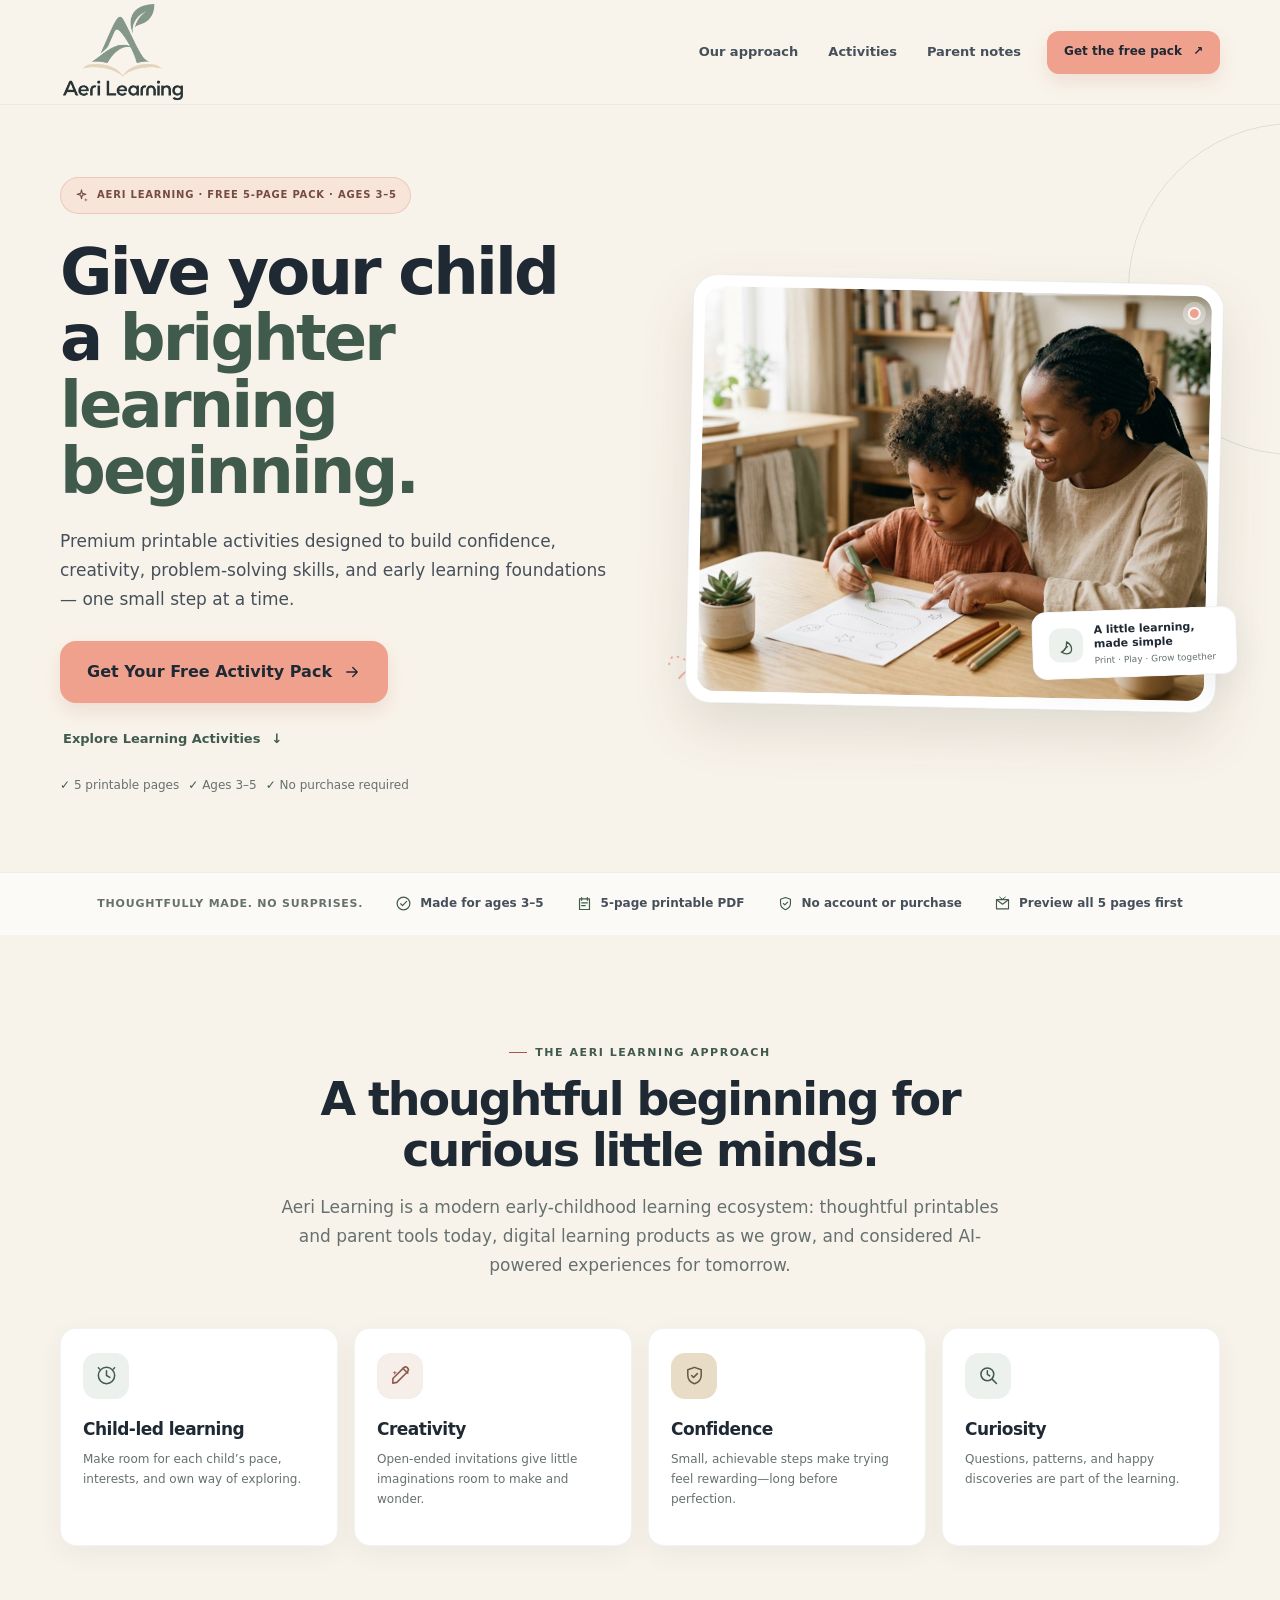
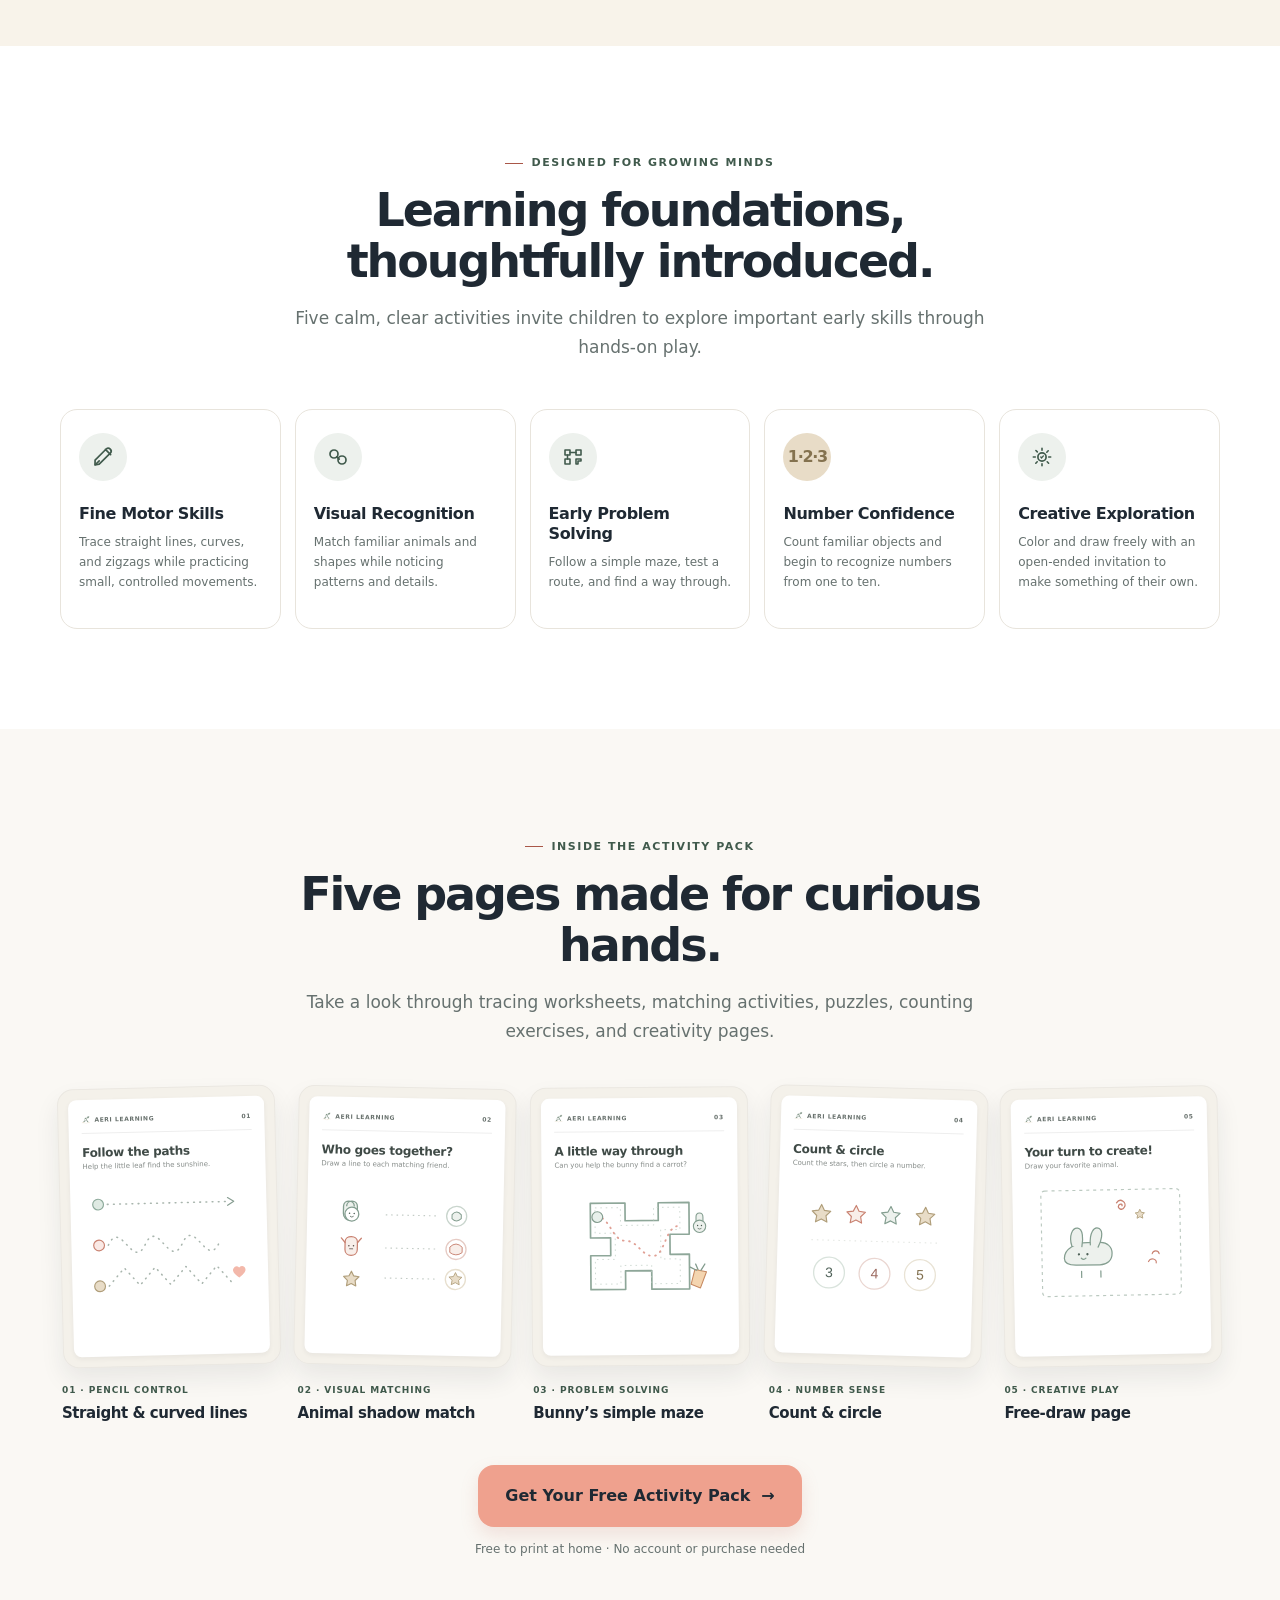
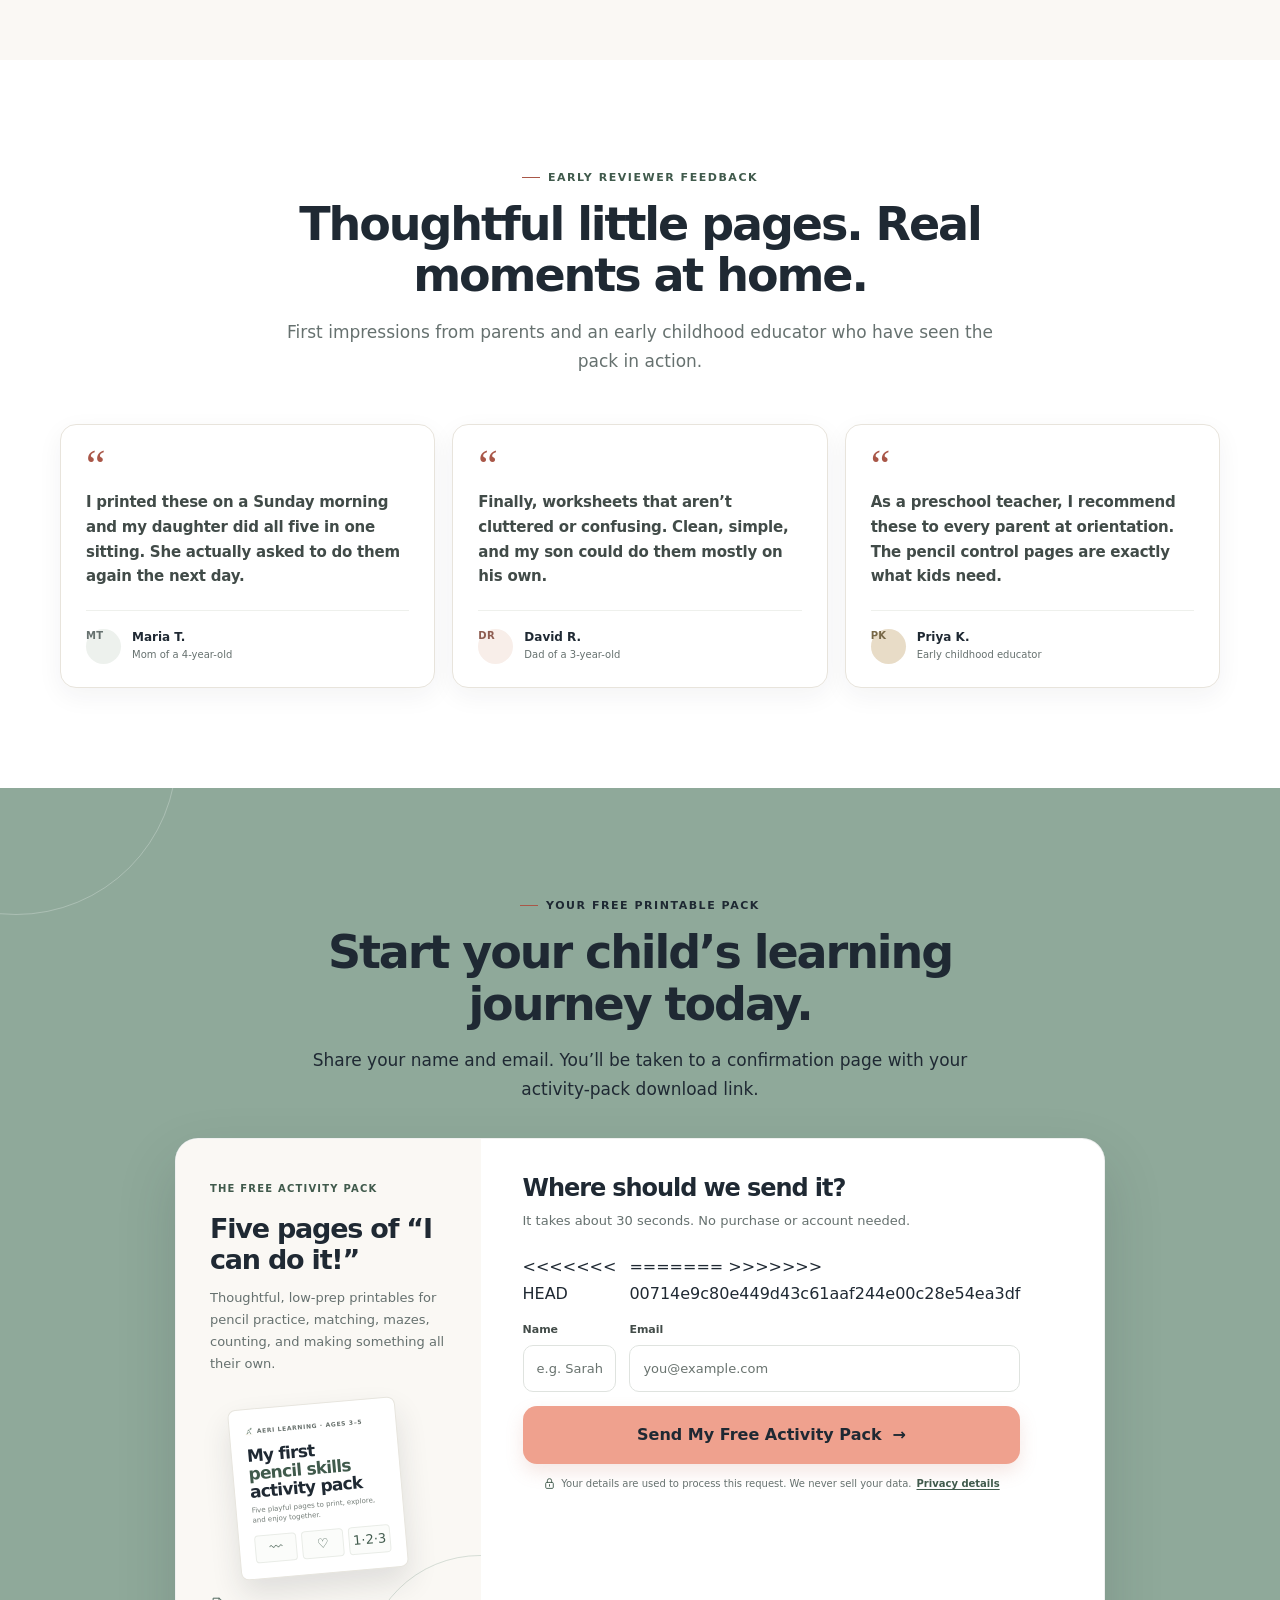
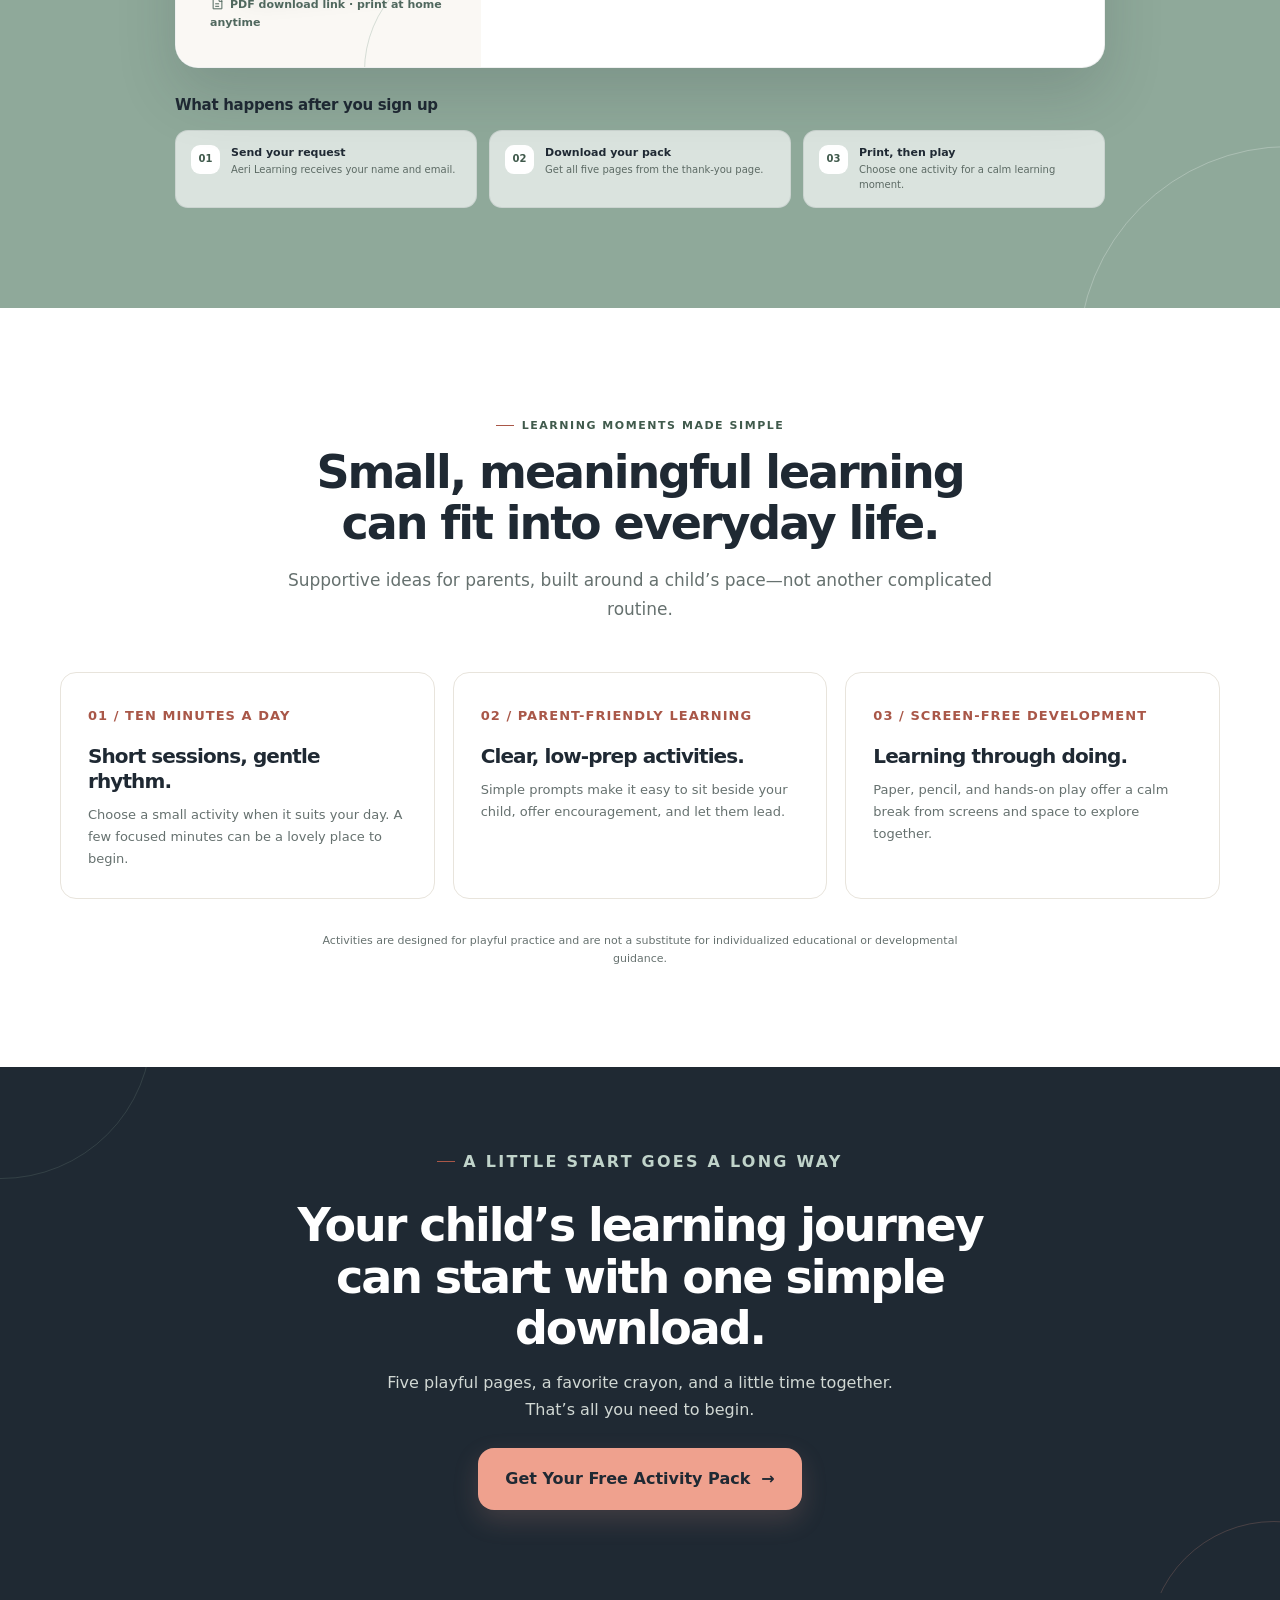
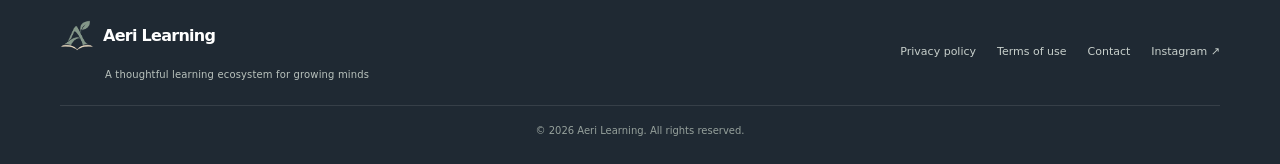
==== commit 9fffe86a: "Resolved merge conflict in index.html" ====
--- a/index.html
+++ b/index.html
@@ -279,11 +279,18 @@
           <div class="form-panel">
             <div class="form-intro"><h3>Where should we send it?</h3><p>It takes about 30 seconds. No purchase or account needed.</p></div>
             <form class="lead-form" id="lead-form" action="https://script.google.com/macros/s/AKfycbx5egZyFsGavRdD6m3KxmgsorFQdhVwZMsm-DgWamo9HBj6ygEacZAcU0QIX9Z5lm30xg/exec" method="POST">
+<<<<<<< HEAD
               <input type="hidden" name="requestToken" id="request-token" value="">
               <div class="form-honeypot" aria-hidden="true">
                 <label for="company-website">Leave this field blank</label>
                 <input id="company-website" name="companyWebsite" type="text" tabindex="-1" autocomplete="off">
               </div>
+=======
+              <input type="hidden" name="_captcha" value="false">
+              <input type="hidden" name="_subject" value="New Aeri Learning Free Activity Pack Request">
+              <input type="hidden" name="_next" id="form-next" value="thank-you.html">
+              <input type="hidden" name="source" value="aeri-learning-landing-page">
+>>>>>>> 00714e9c80e449d43c61aaf244e00c28e54ea3df
               <div class="field">
                 <label for="parent-name">Name</label>
                 <input id="parent-name" name="name" type="text" placeholder="e.g. Sarah" autocomplete="name" minlength="2" required>
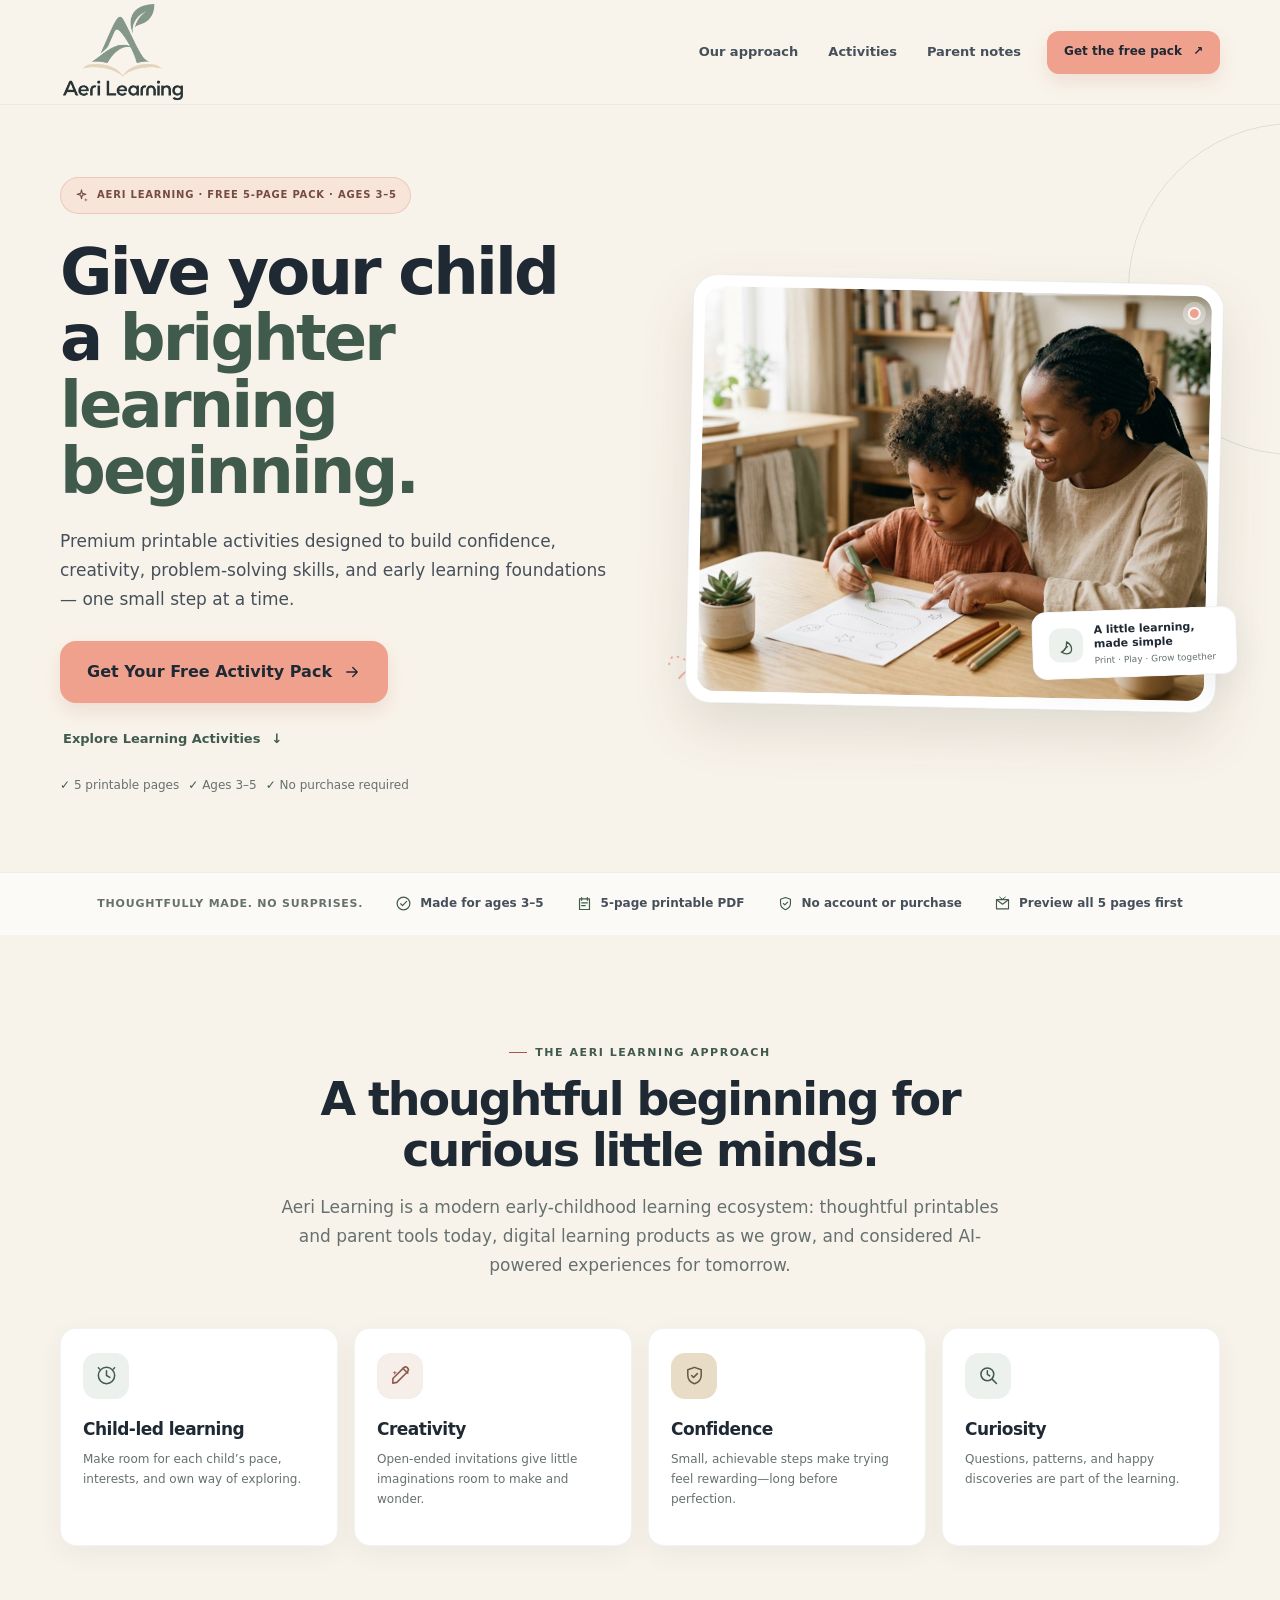
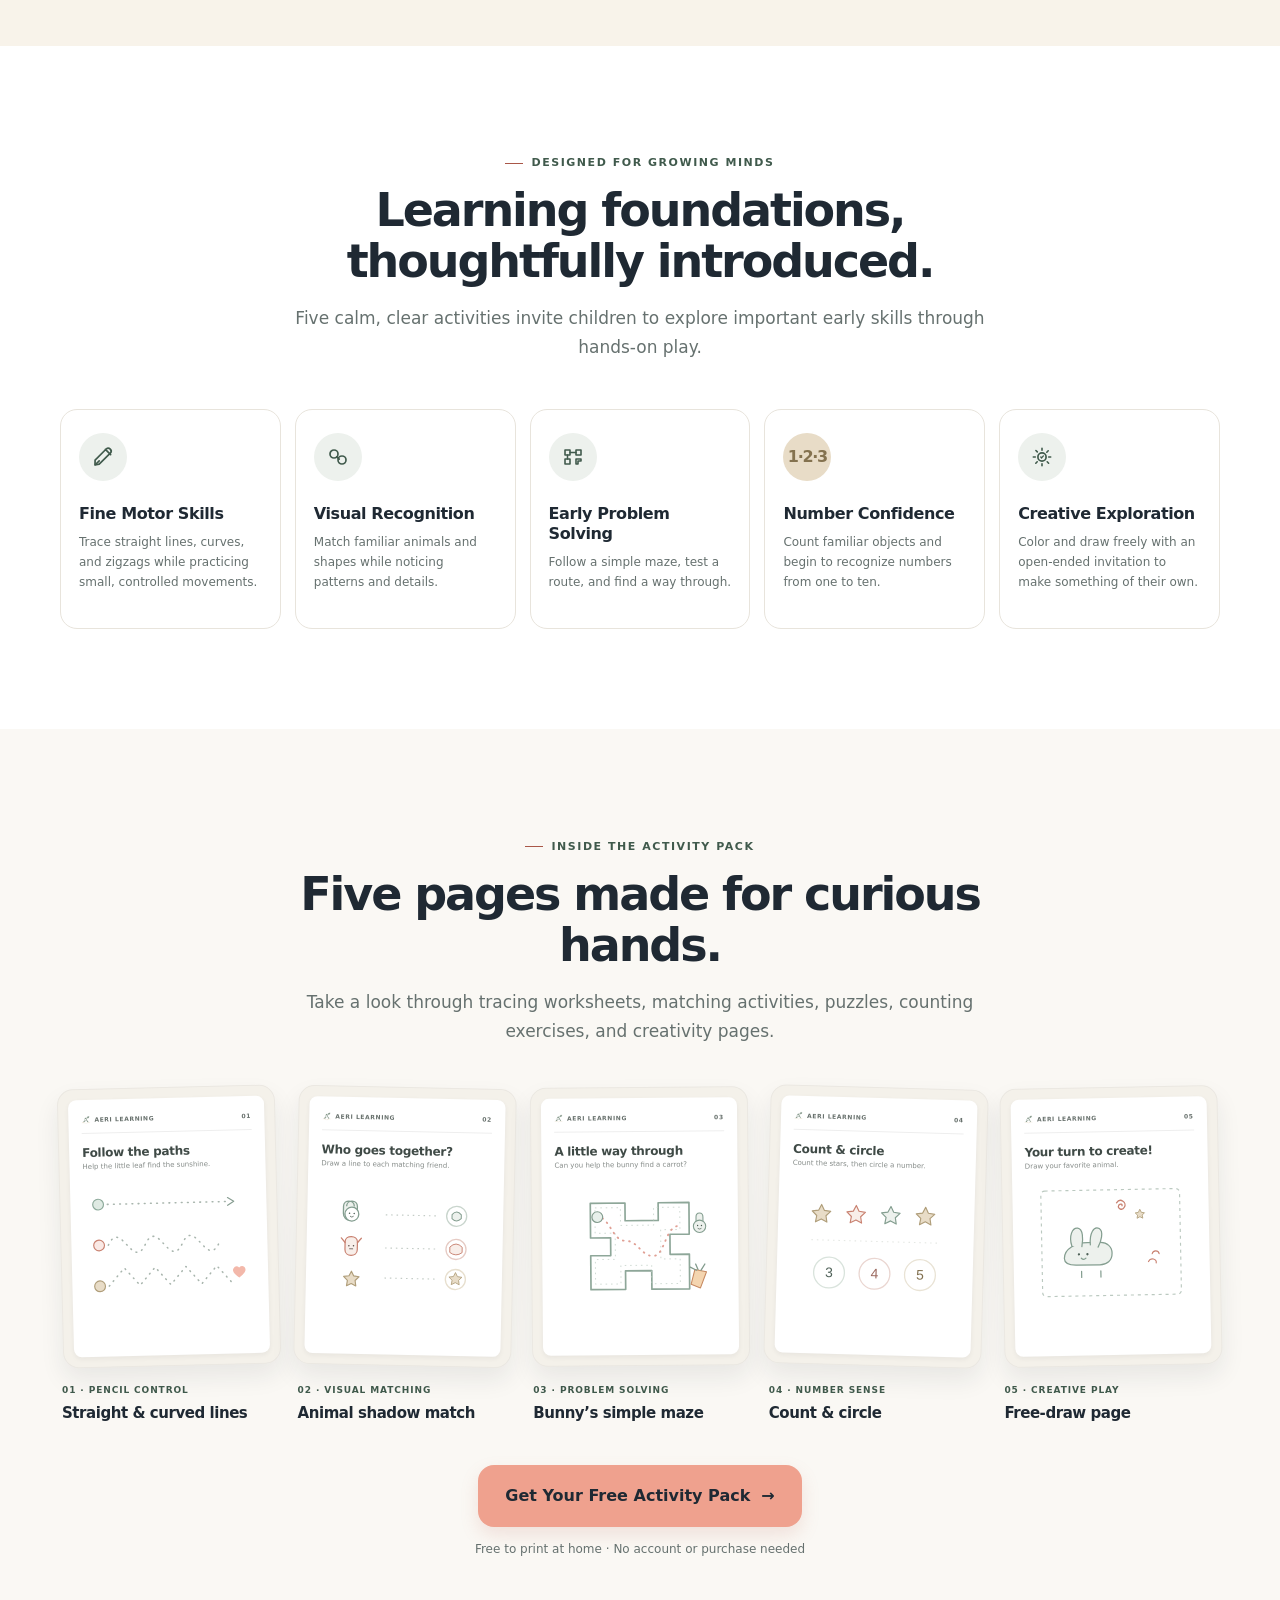
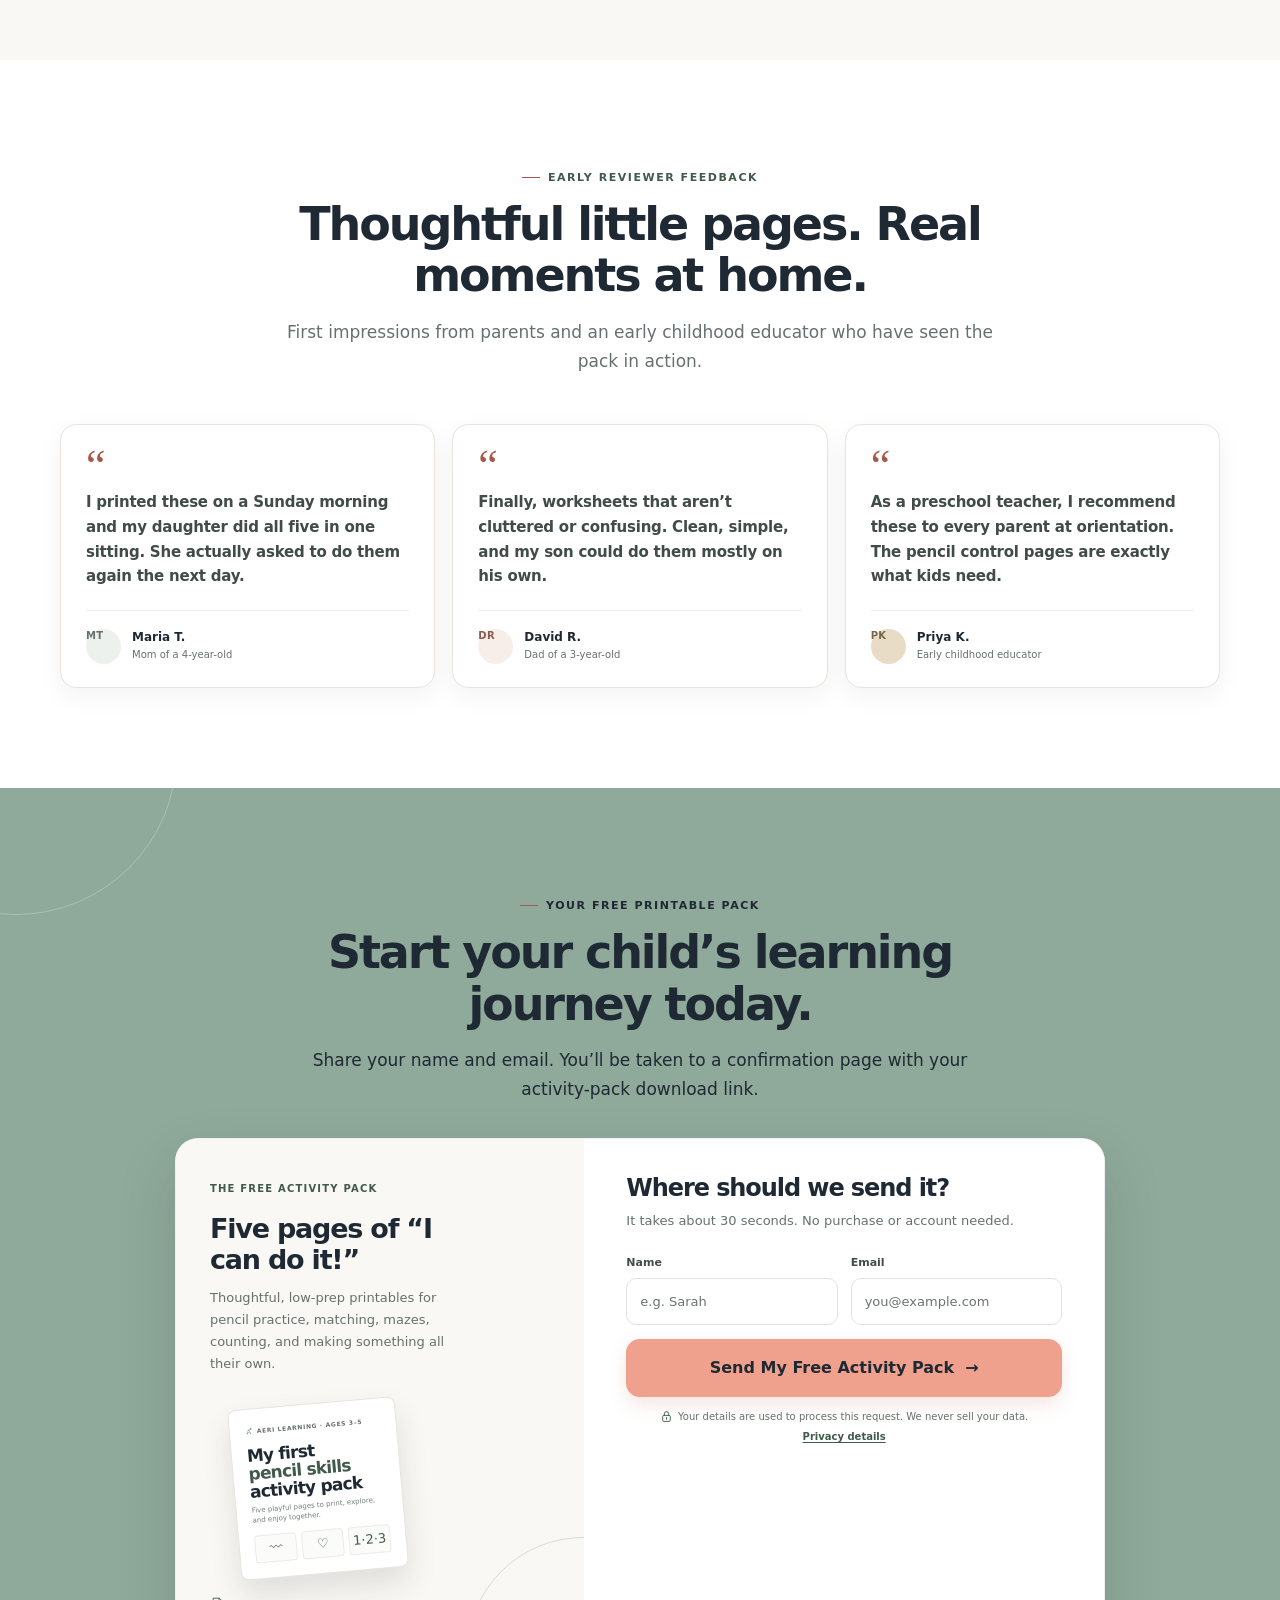
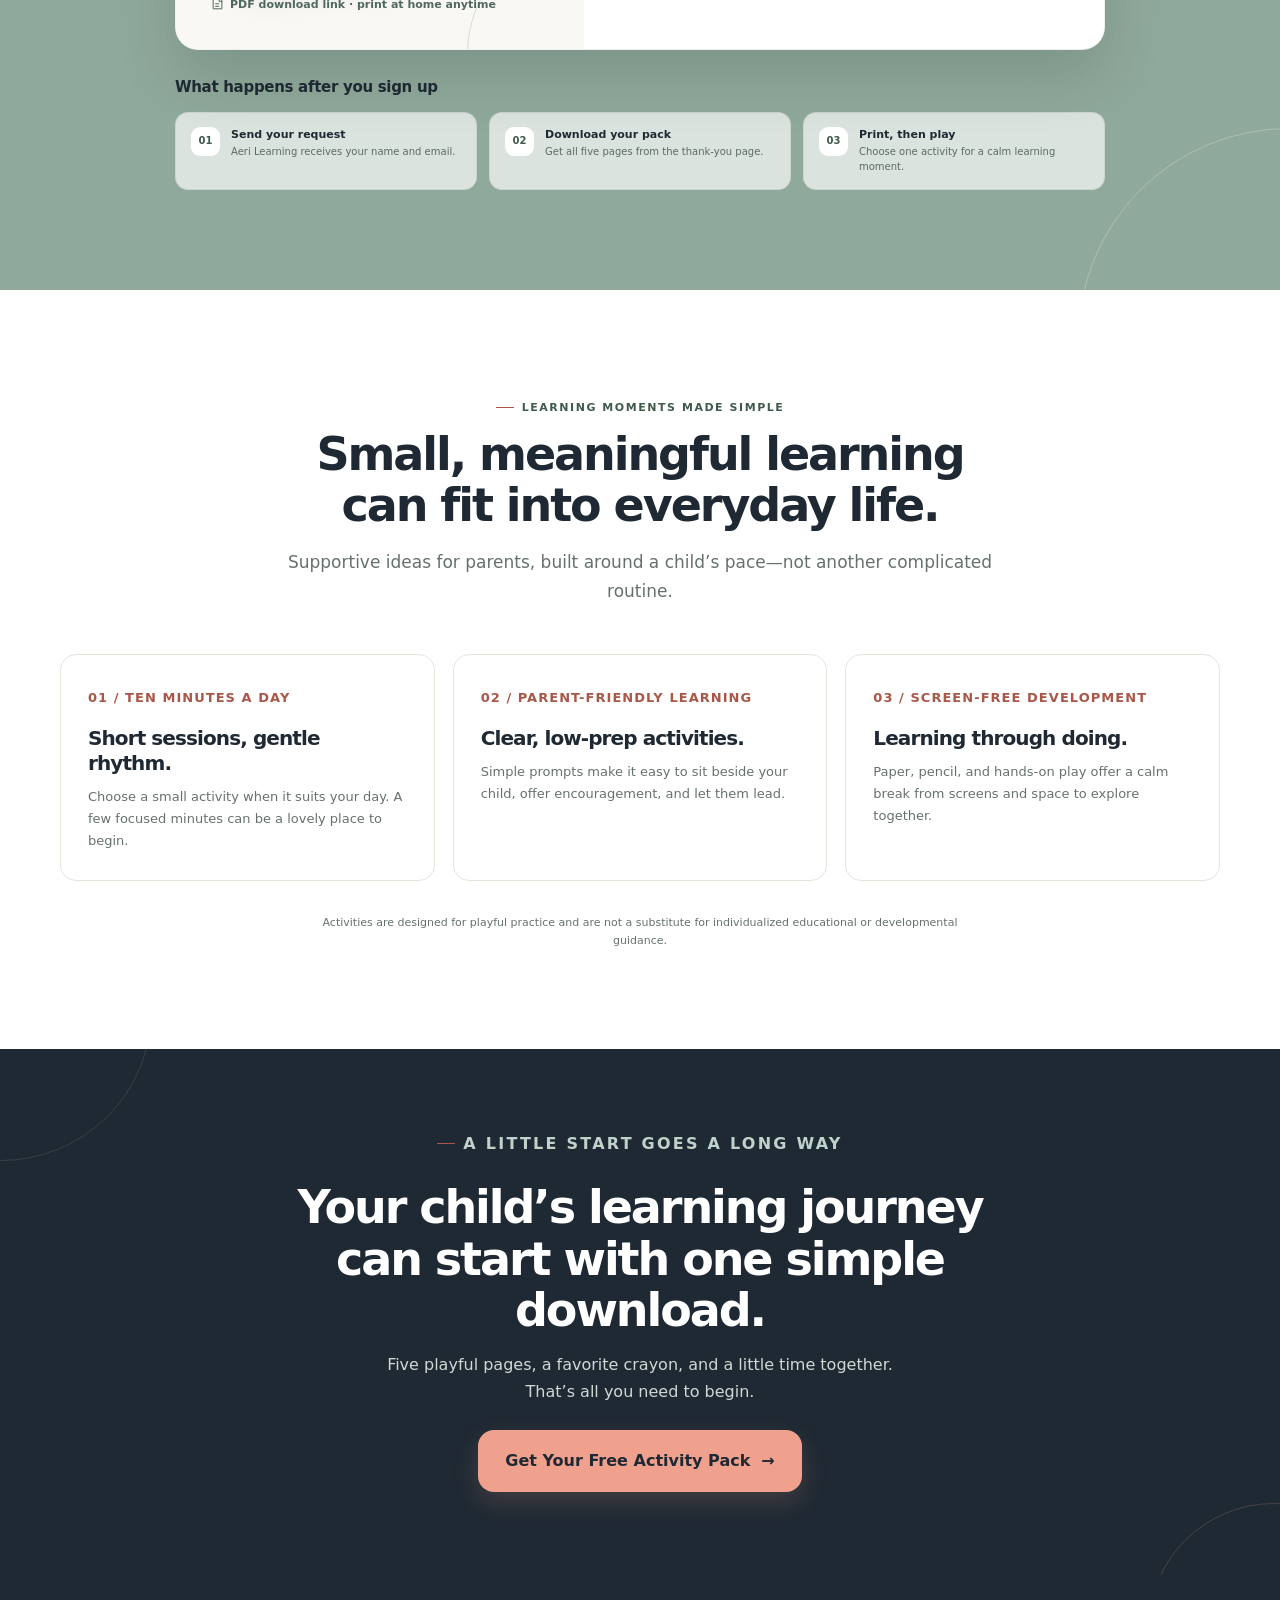
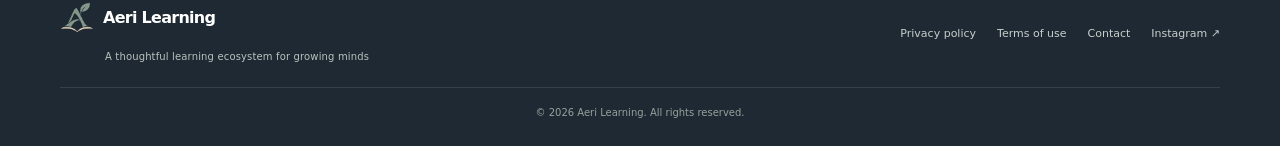
==== commit 5a09f4a4: "Sepearte thanks html" ====
--- a/index.html
+++ b/index.html
@@ -279,18 +279,11 @@
           <div class="form-panel">
             <div class="form-intro"><h3>Where should we send it?</h3><p>It takes about 30 seconds. No purchase or account needed.</p></div>
             <form class="lead-form" id="lead-form" action="https://script.google.com/macros/s/AKfycbx5egZyFsGavRdD6m3KxmgsorFQdhVwZMsm-DgWamo9HBj6ygEacZAcU0QIX9Z5lm30xg/exec" method="POST">
-<<<<<<< HEAD
               <input type="hidden" name="requestToken" id="request-token" value="">
               <div class="form-honeypot" aria-hidden="true">
                 <label for="company-website">Leave this field blank</label>
                 <input id="company-website" name="companyWebsite" type="text" tabindex="-1" autocomplete="off">
               </div>
-=======
-              <input type="hidden" name="_captcha" value="false">
-              <input type="hidden" name="_subject" value="New Aeri Learning Free Activity Pack Request">
-              <input type="hidden" name="_next" id="form-next" value="thank-you.html">
-              <input type="hidden" name="source" value="aeri-learning-landing-page">
->>>>>>> 00714e9c80e449d43c61aaf244e00c28e54ea3df
               <div class="field">
                 <label for="parent-name">Name</label>
                 <input id="parent-name" name="name" type="text" placeholder="e.g. Sarah" autocomplete="name" minlength="2" required>
--- a/css/style.css
+++ b/css/style.css
@@ -426,125 +426,17 @@
   .field--full { grid-column: auto; }
   .form-panel { padding-inline: 18px; }
 }
-
-/* Thank-you page (form confirmation) */
-.thank-you-page {
-  min-height: 100vh;
-  display: flex;
-  flex-direction: column;
-  background: var(--cream);
-  --coral-hover: #F2B09E;
-}
-.thank-you-page .site-header {
-  position: static;
-  z-index: auto;
-  top: auto;
-  width: 100%;
-  border-bottom: 1px solid rgba(31,41,51,.07);
-  background: rgba(248,243,234,.92);
-  backdrop-filter: none;
-}
-.thank-you-page .header-inner {
-  width: min(1120px, calc(100% - 40px));
-  min-height: 94px;
-  margin: 0 auto;
-  display: flex;
-  align-items: center;
-}
-.thank-you-page .logo { display: inline-flex; align-items: center; text-decoration: none; }
-.thank-you-page .logo img { display: block; width: 120px; max-width: 100%; height: auto; }
-.thank-you-page main {
-  flex: 1;
-  display: grid;
-  place-items: center;
-  padding: 60px 20px 76px;
-}
-.thank-you-page .thank-you-card {
-  width: min(100%, 710px);
-  padding: clamp(34px, 7vw, 66px);
-  border: 1px solid rgba(31,41,51,.07);
-  border-radius: 26px;
-  background: var(--white);
-  box-shadow: 0 22px 55px rgba(31,41,51,.08);
-  text-align: center;
-}
-.thank-you-page .mark {
-  display: grid;
-  width: 62px;
-  height: 62px;
-  place-items: center;
-  margin: 0 auto 23px;
-  border-radius: 20px;
-  background: var(--sage-pale);
-}
-.thank-you-page .mark img { width: 44px; max-width: 100%; height: auto; }
-.thank-you-page .eyebrow {
-  display: block;
-  margin: 0 0 15px;
-  color: var(--sage-dark);
-  font-size: 10px;
-  font-weight: 800;
-  letter-spacing: .15em;
-  text-transform: uppercase;
-}
-.thank-you-page .eyebrow::before { display: none; }
-.thank-you-page h1 {
-  max-width: 560px;
-  margin: 0 auto 17px;
-  color: var(--ink);
-  font-family: var(--font-head);
-  font-size: clamp(34px, 6vw, 50px);
-  line-height: 1.1;
-  letter-spacing: -.045em;
-}
-.thank-you-page .lead {
-  max-width: 490px;
-  margin: 0 auto 10px;
-  color: var(--ink-soft);
-  font-size: 17px;
-  line-height: 1.7;
-}
-.thank-you-page .detail {
-  max-width: 470px;
-  margin: 0 auto 29px;
-  color: var(--muted);
-  font-size: 14px;
-  line-height: 1.7;
-}
-.thank-you-page .button {
-  min-height: 56px;
-  display: inline-flex;
-  align-items: center;
-  justify-content: center;
-  gap: 10px;
-  padding: 0 24px;
-  border: 0;
-  border-radius: 14px;
-  background: var(--coral);
-  color: var(--ink);
-  box-shadow: 0 8px 18px rgba(201,121,103,.16);
-  font-size: 15px;
-  font-weight: 800;
-  line-height: 1.15;
-  text-decoration: none;
-  transition: background .18s ease, transform .18s ease, box-shadow .18s ease;
-}
-.thank-you-page .button:hover {
-  background: var(--coral-hover);
-  box-shadow: 0 11px 22px rgba(201,121,103,.23);
-  transform: translateY(-2px);
-}
-.thank-you-page .button svg { width: 18px; height: 18px; }
-.thank-you-page .small-note { margin: 16px 0 0; color: var(--muted); font-size: 11px; line-height: 1.6; }
-.thank-you-page footer { padding: 18px 20px 23px; color: #63716a; font-size: 10px; text-align: center; }
-.thank-you-page footer span { color: var(--ink); font-weight: 700; }
-
-@media (max-width: 560px) {
-  .thank-you-page .header-inner { min-height: 76px; }
-  .thank-you-page .logo img { width: 102px; }
-  .thank-you-page main { padding: 35px 16px 52px; }
-  .thank-you-page .thank-you-card { border-radius: 20px; }
-  .thank-you-page .lead { font-size: 15px; }
-  .thank-you-page .detail { font-size: 13px; }
-  .thank-you-page .button { width: 100%; }
-}
+@media (max-width: 360px) {
+  .container { width: calc(100% - 28px); }
+  .nav-wrap { gap: 8px; }
+  .brand-mobile-lockup { gap: 6px; }
+  .brand-mark { width: 29px; }
+  .brand-wordmark { font-size: 14px; }
+  .button--nav { padding-inline: 8px; font-size: 9px; }
+  .hero-badge { font-size: 8px; }
+  .pack-panel { padding: 20px 18px; }
+  .mini-pack { width: 106px; margin-left: 12px; }
+  .form-panel { padding-inline: 14px; }
+  .sticky-cta { gap: 8px; padding-right: 12px; padding-left: 12px; }
+  .sticky-cta .button { padding-inline: 11px; font-size: 10px; }
+}
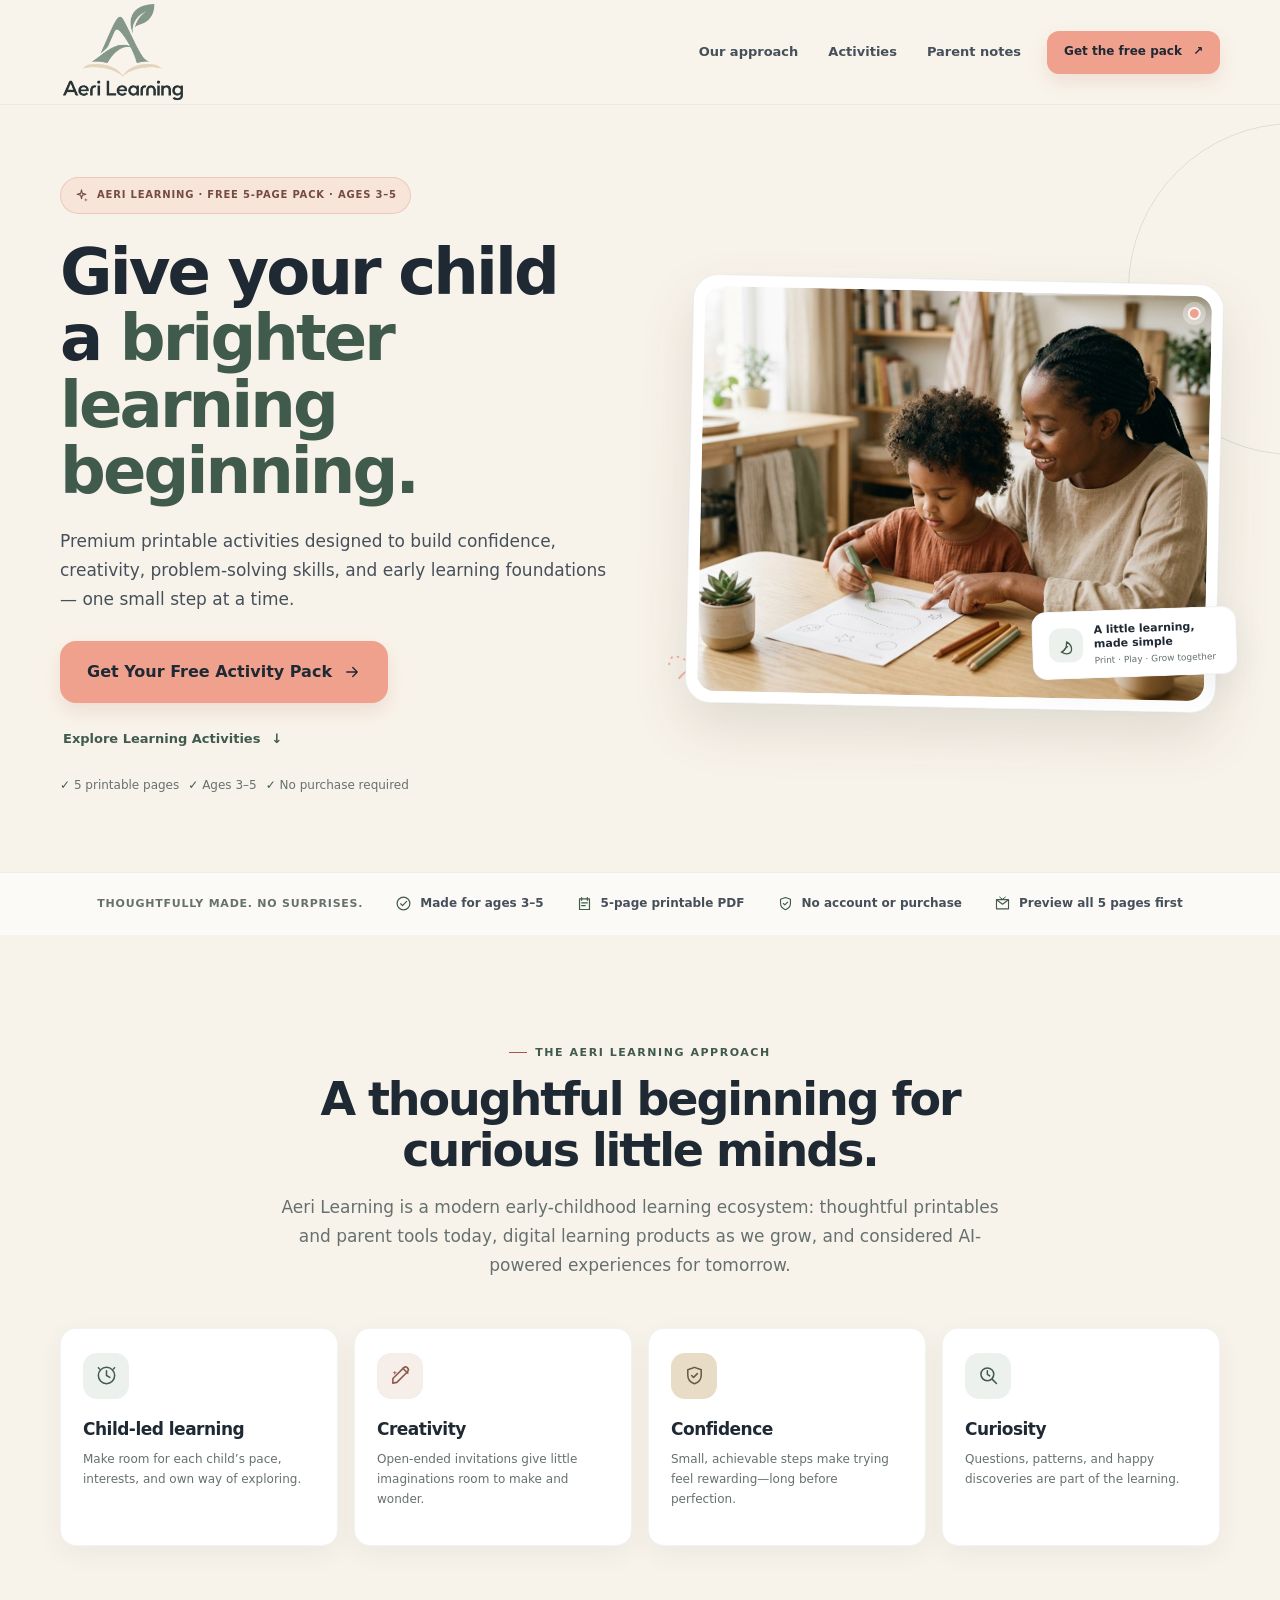
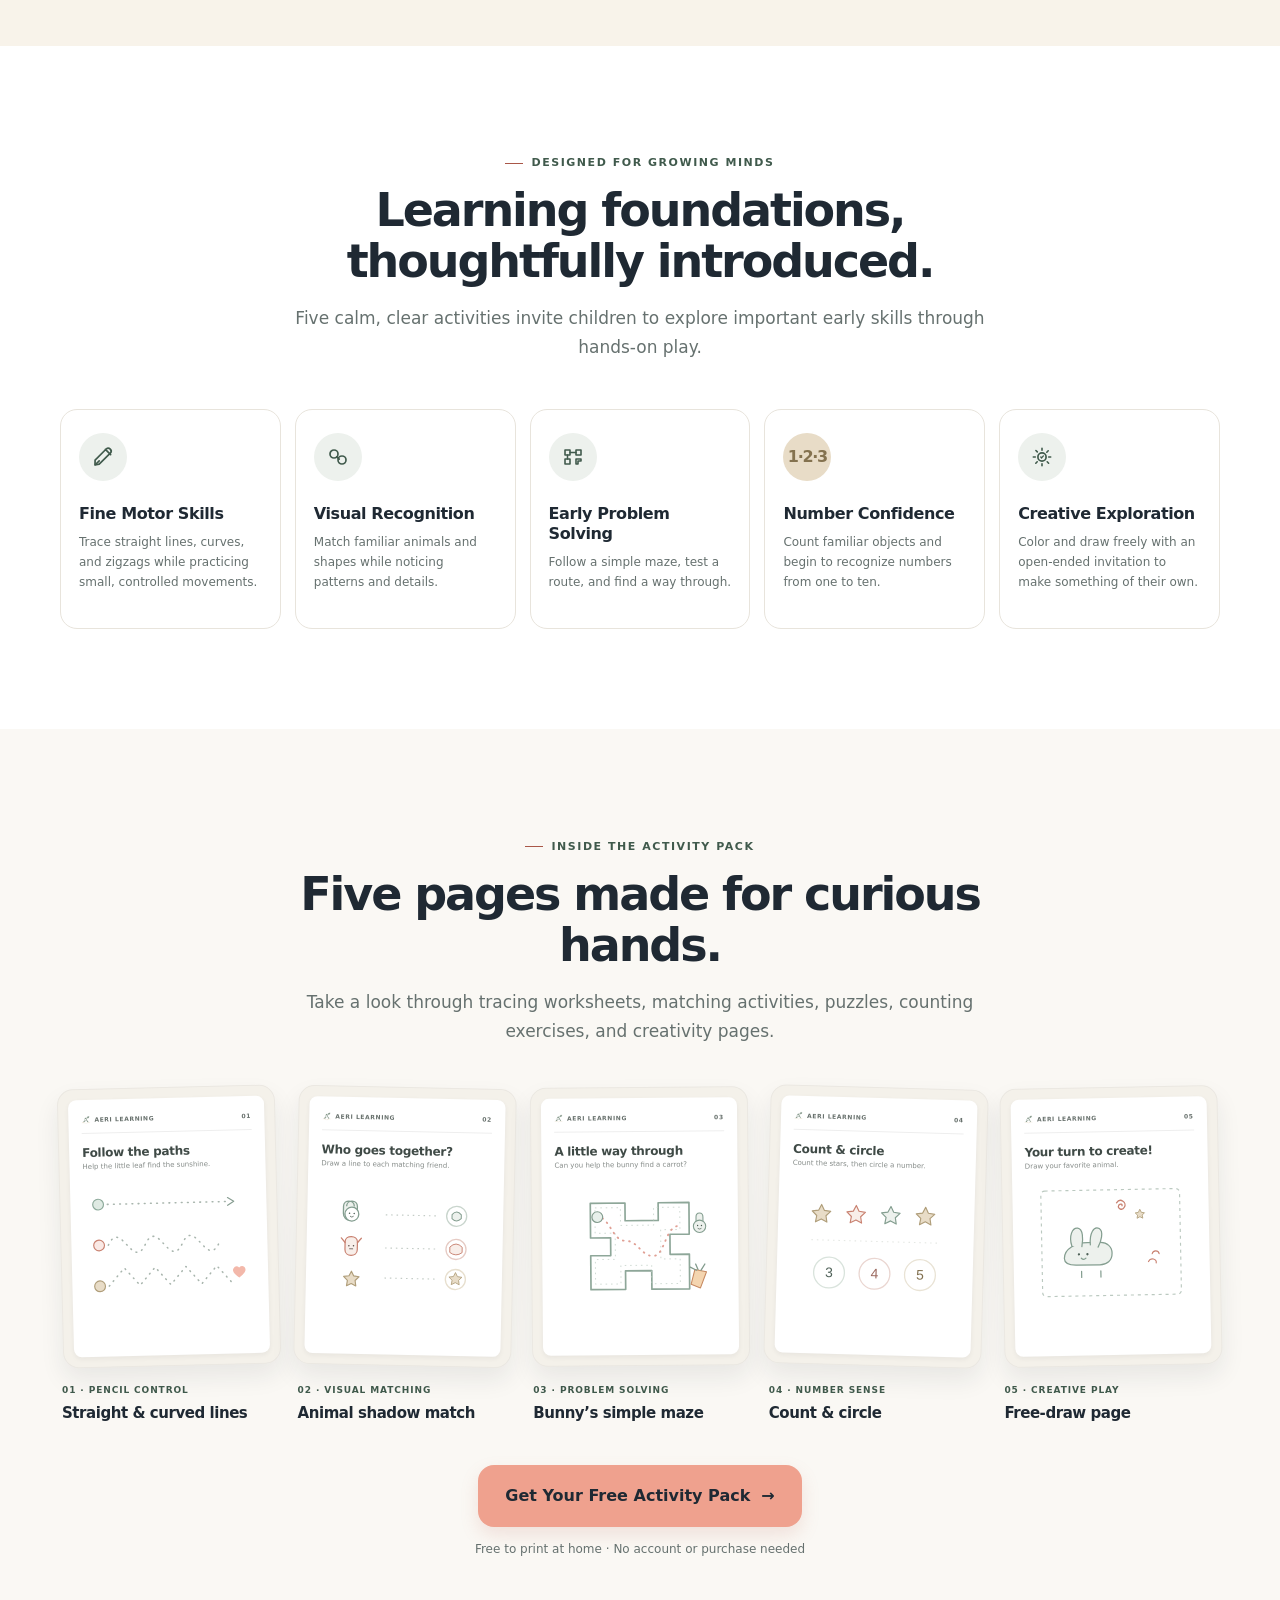
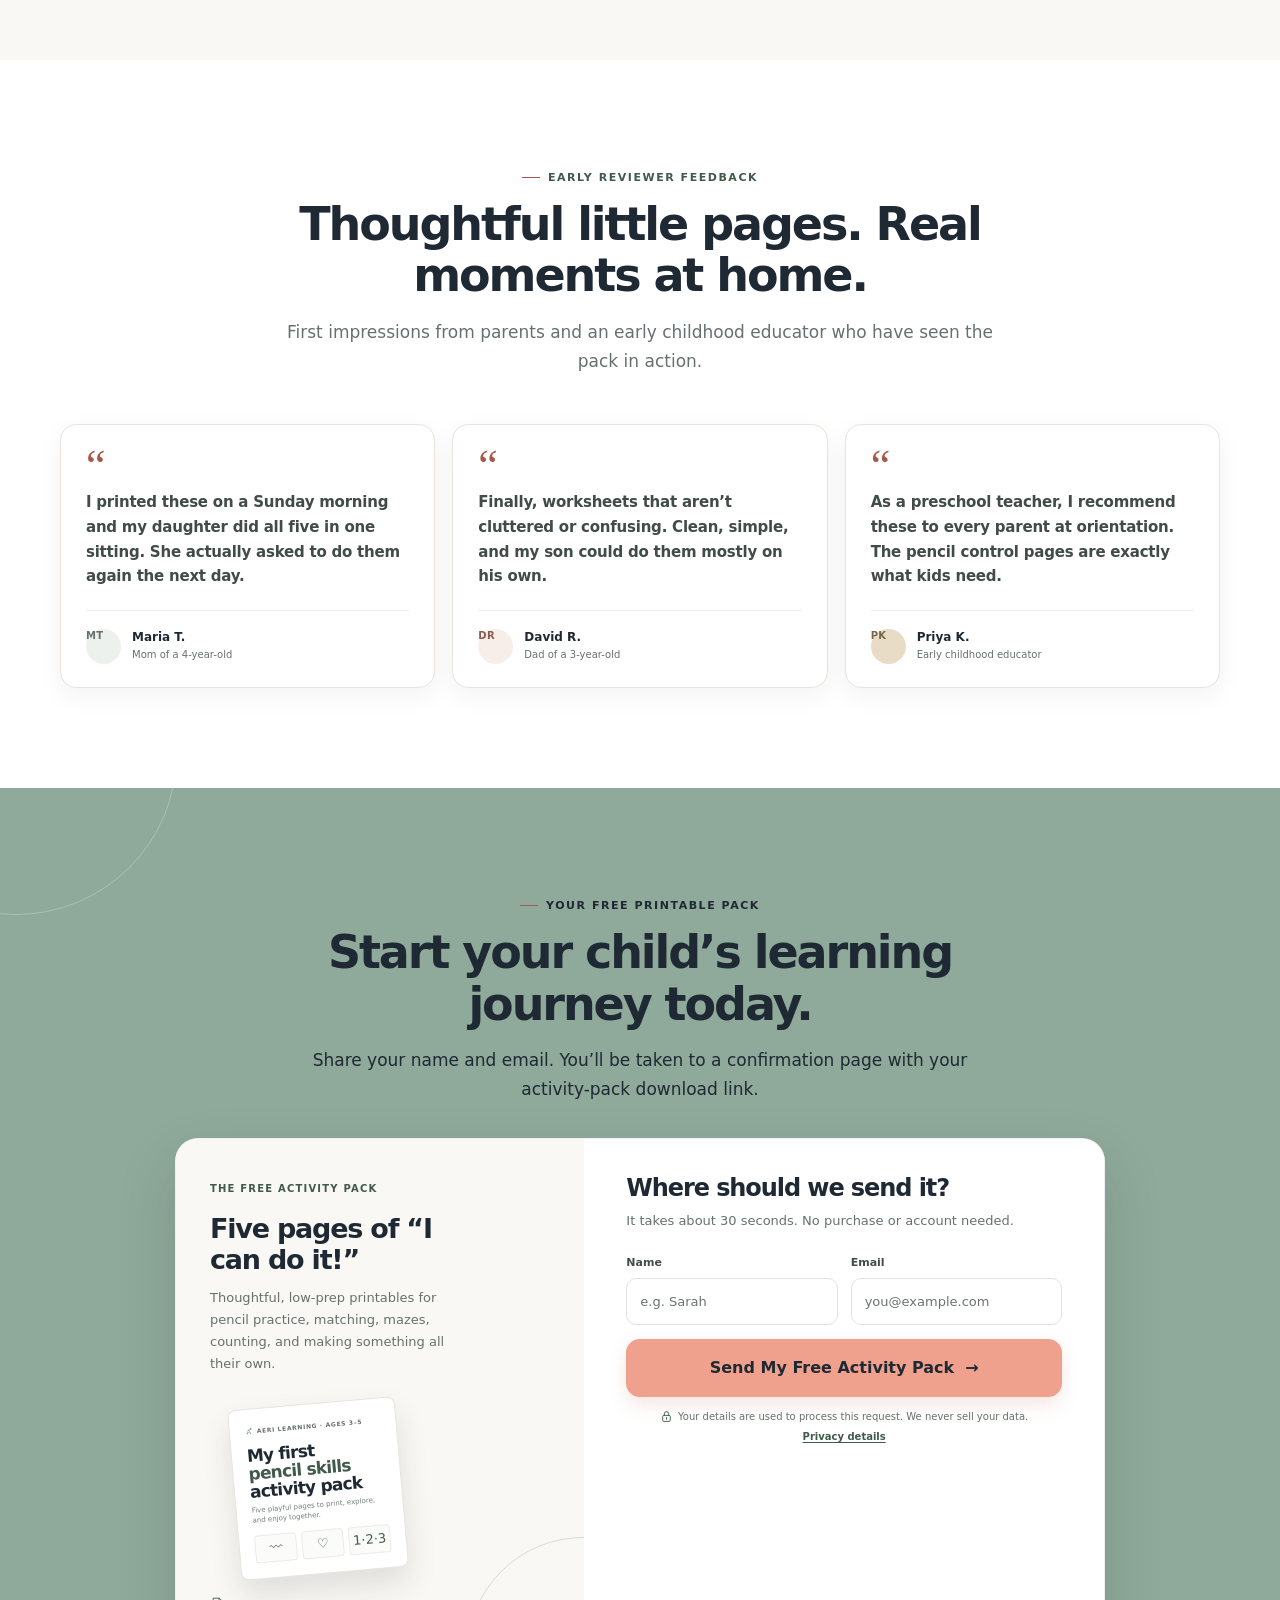
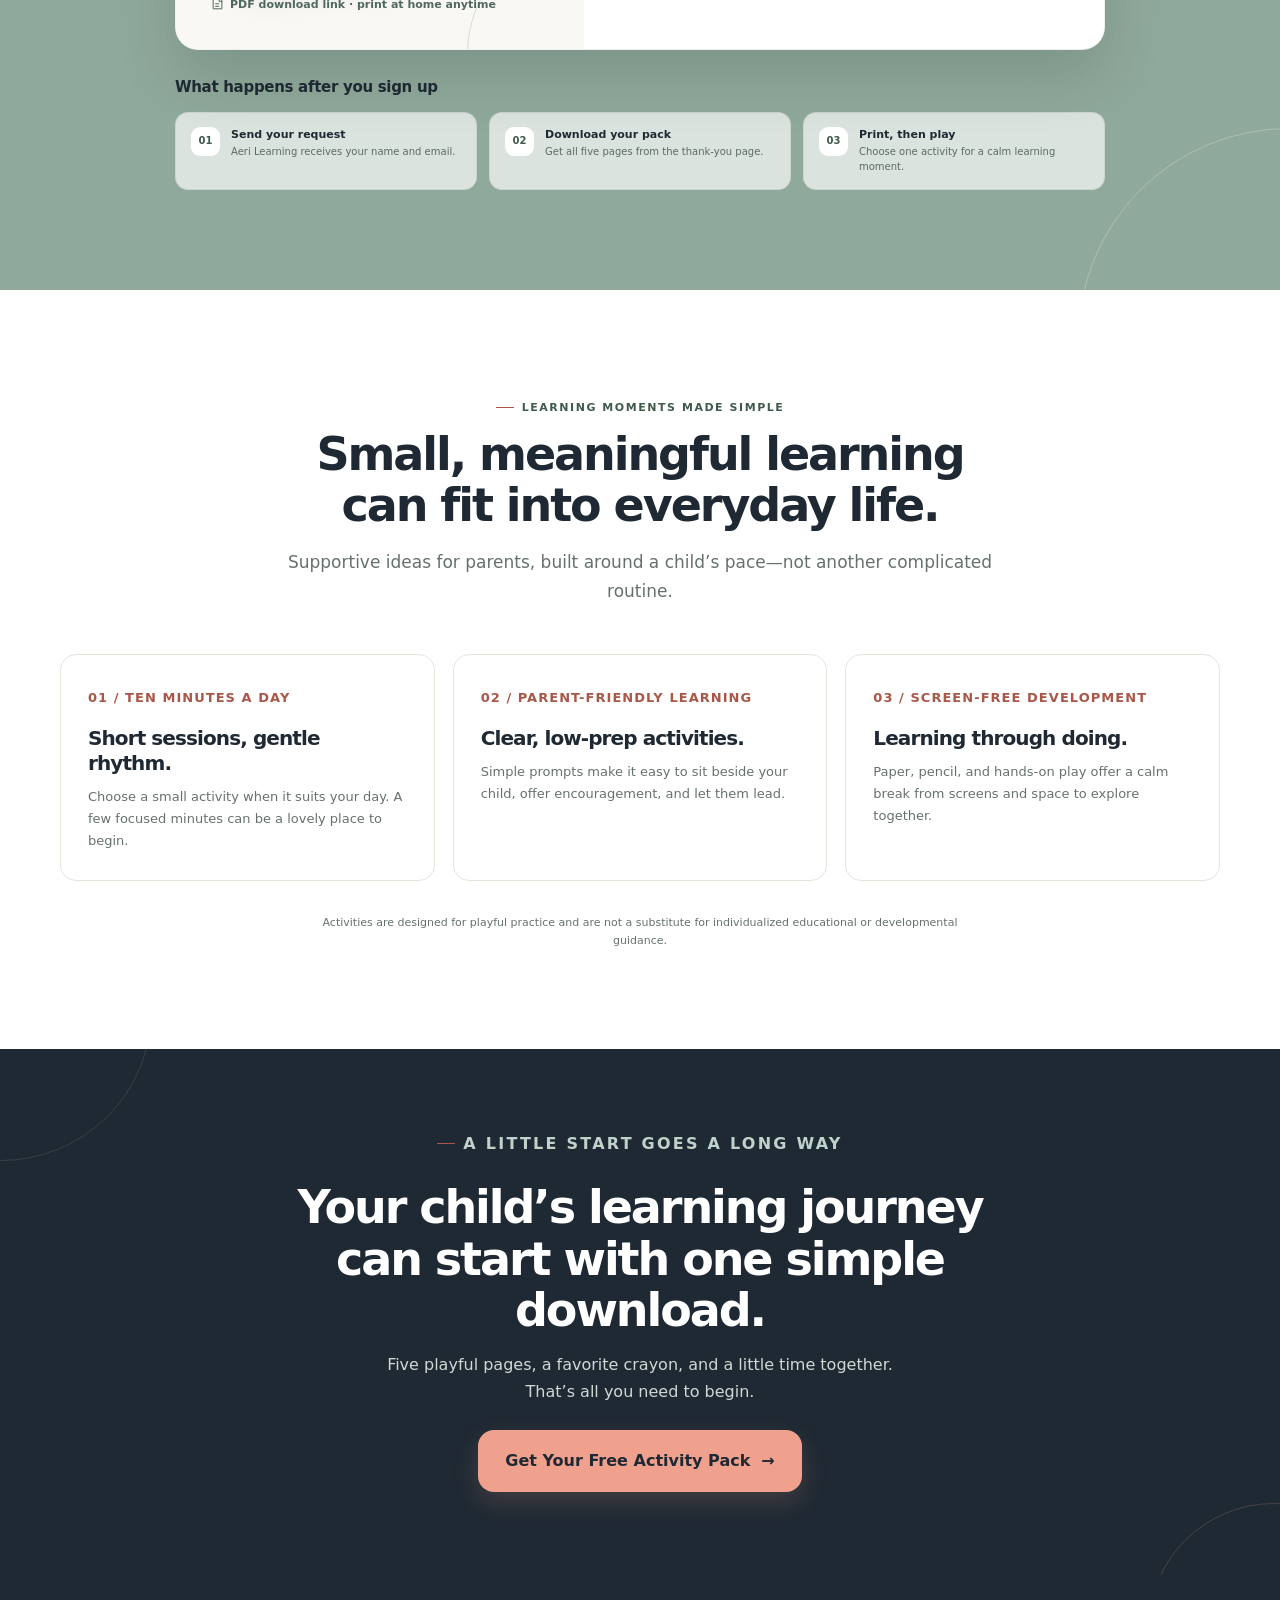
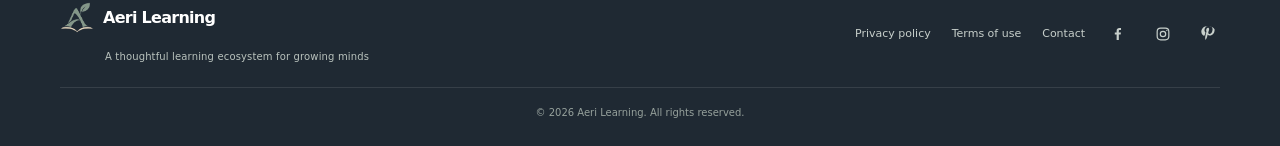
==== commit 6c7690dd: "Pinterest meta tag and footer" ====
--- a/index.html
+++ b/index.html
@@ -8,6 +8,7 @@
   <meta property="og:title" content="Aeri Learning | Thoughtful Preschool Learning Activities">
   <meta property="og:description" content="Premium printable activities to build confidence, creativity, problem-solving, and early learning foundations—one small step at a time.">
   <meta property="og:type" content="website">
+  <meta name="p:domain_verify" content="b4071b27ca0872f01445f7cd109b9d6b"/>
   <link rel="icon" type="image/png" href="assets/icons/aeri-learning-mark.png">
   <link rel="stylesheet" href="css/style.css">
   <script src="js/script.js" defer></script>
@@ -351,7 +352,15 @@
           <a href="#privacy-dialog" data-dialog="privacy-dialog">Privacy policy</a>
           <a href="#terms-dialog" data-dialog="terms-dialog">Terms of use</a>
           <a href="#get-the-pack">Contact</a>
-          <a href="https://www.instagram.com/" target="_blank" rel="noopener noreferrer">Instagram ↗</a>
+          <a class="footer-social-link" href="https://web.facebook.com/people/Aeri-Learning/61595198282254/" target="_blank" rel="noopener noreferrer" aria-label="Aeri Learning Facebook">
+            <svg width="16" height="16" viewBox="0 0 24 24" fill="none" xmlns="http://www.w3.org/2000/svg" aria-hidden="true" focusable="false"><path d="M13.24 21v-8.2H16l.41-3.2h-3.17V7.56c0-.93.26-1.56 1.59-1.56h1.7V3.14c-.29-.04-1.3-.14-2.47-.14-2.44 0-4.11 1.49-4.11 4.23V9.6H7.19v3.2h2.76V21h3.29Z" fill="currentColor"/></svg>
+          </a>
+          <a class="footer-social-link" href="https://www.instagram.com/" target="_blank" rel="noopener noreferrer" aria-label="Aeri Learning Instagram">
+            <svg width="16" height="16" viewBox="0 0 24 24" fill="none" xmlns="http://www.w3.org/2000/svg" aria-hidden="true" focusable="false"><rect x="3.25" y="3.25" width="17.5" height="17.5" rx="5.2" stroke="currentColor" stroke-width="1.8"/><circle cx="12" cy="12" r="4.05" stroke="currentColor" stroke-width="1.8"/><circle cx="17.8" cy="6.55" r="1.1" fill="currentColor"/></svg>
+          </a>
+          <a class="footer-social-link" href="https://www.pinterest.com/aerilearning/" target="_blank" rel="noopener noreferrer" aria-label="Aeri Learning Pinterest">
+            <svg width="16" height="16" viewBox="0 0 24 24" fill="none" xmlns="http://www.w3.org/2000/svg" aria-hidden="true" focusable="false"><path d="M12.017 0C5.396 0 2 4.233 2 8.711c0 2.107 1.194 4.737 3.105 5.568.963.722 1.82.025 2.096-.79.19-.562.652-2.278.854-2.876.278-.79.169-1.045-.448-1.743-.558-.632-.91-1.455-.91-2.62 0-3.378 2.527-6.405 6.584-6.405 3.592 0 5.57 2.195 5.57 5.123 0 3.854-1.706 7.11-4.24 7.11-1.398 0-2.445-1.156-2.109-2.578.402-1.698 1.181-3.53 1.181-4.755 0-1.096-.588-2.011-1.804-2.011-1.431 0-2.582 1.48-2.582 3.462 0 1.262.425 2.116.425 2.116s-1.46 6.187-1.714 7.27c-.51 2.154-.076 4.795-.04 5.06.02.157.218.194.307.075.129-.17 1.8-2.232 2.375-4.324.162-.593.93-3.787.93-3.787.46.904 1.805 1.7 3.236 1.7 4.258 0 7.147-3.882 7.147-9.072C21.94 4.143 18.008 0 12.05 0Z" fill="currentColor"/></svg>
+          </a>
         </nav>
       </div>
       <p class="copyright">© <span id="year">2025</span> Aeri Learning. All rights reserved.</p>
--- a/css/style.css
+++ b/css/style.css
@@ -276,6 +276,11 @@
 .footer-links { display: flex; flex-wrap: wrap; gap: 13px 21px; justify-content: flex-end; }
 .footer-links a { color: #c7cfcb; font-size: 11px; text-decoration: none; text-underline-offset: 3px; }
 .footer-links a:hover { color: #fff; text-decoration: underline; }
+.footer-links { align-items: center; }
+.footer-links .footer-social-link { display: inline-flex; flex: 0 0 24px; align-items: center; justify-content: center; width: 24px; height: 24px; border-radius: 50%; color: inherit; }
+.footer-links .footer-social-link svg { display: block; width: 16px; height: 16px; }
+.footer-links .footer-social-link:hover { color: #fff; text-decoration: none; }
+.footer-links .footer-social-link:focus-visible { outline: 2px solid #EFA18E; outline-offset: 3px; }
 .copyright { margin: 17px 0 0; color: #96a19c; font-size: 10px; text-align: center; }
 
 /* Mobile sticky CTA */
